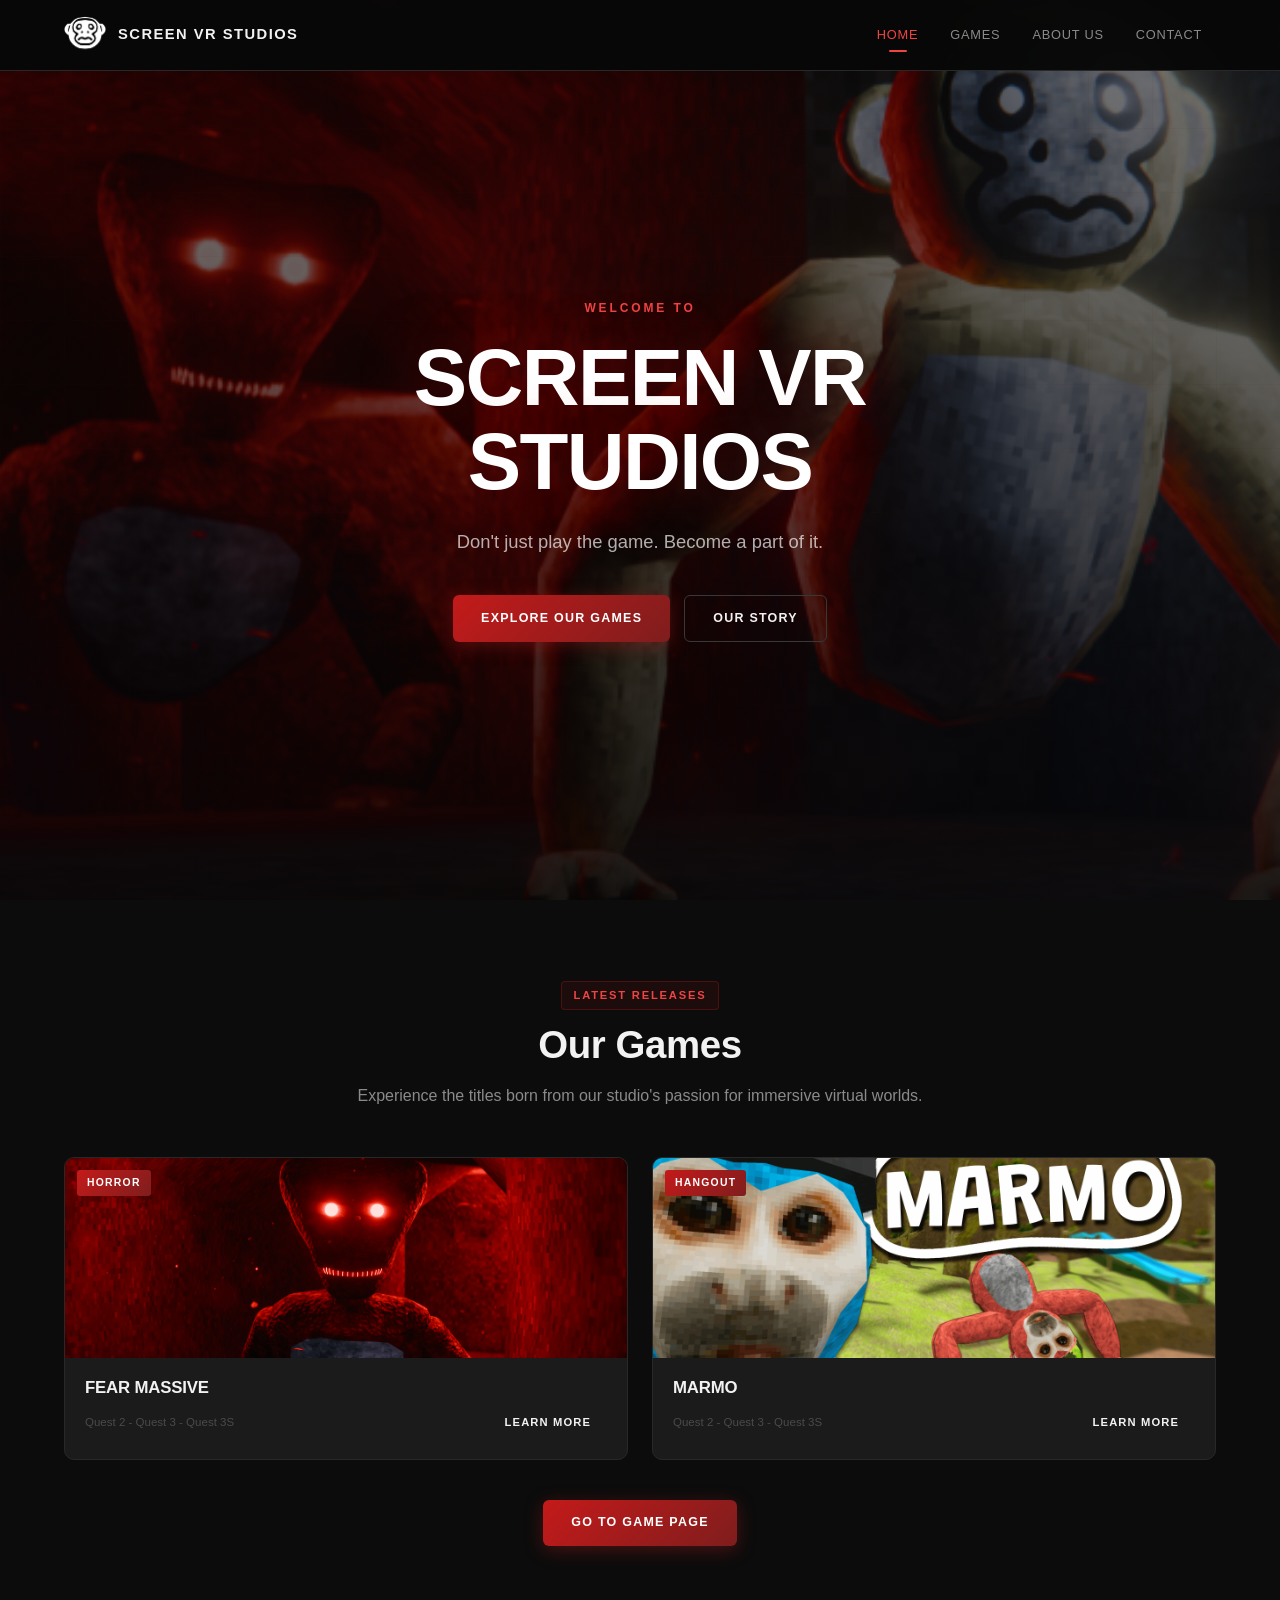
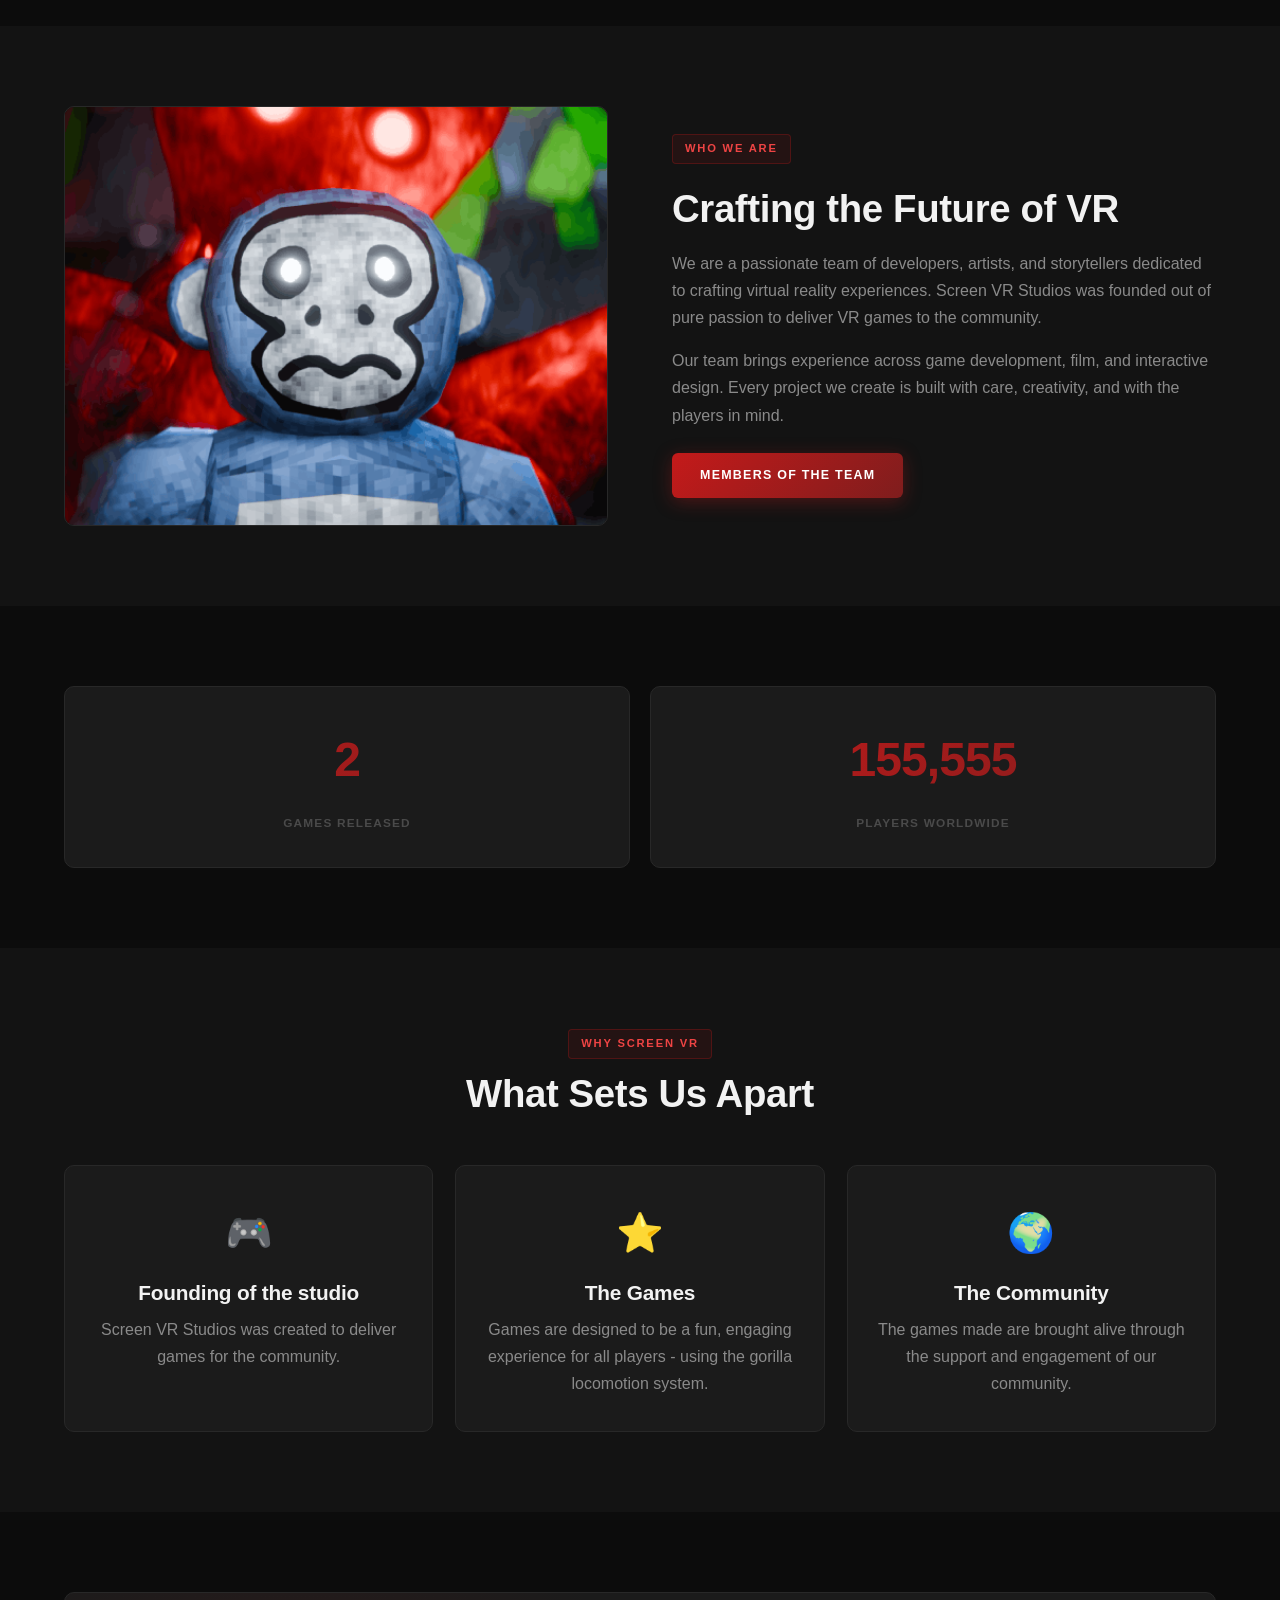
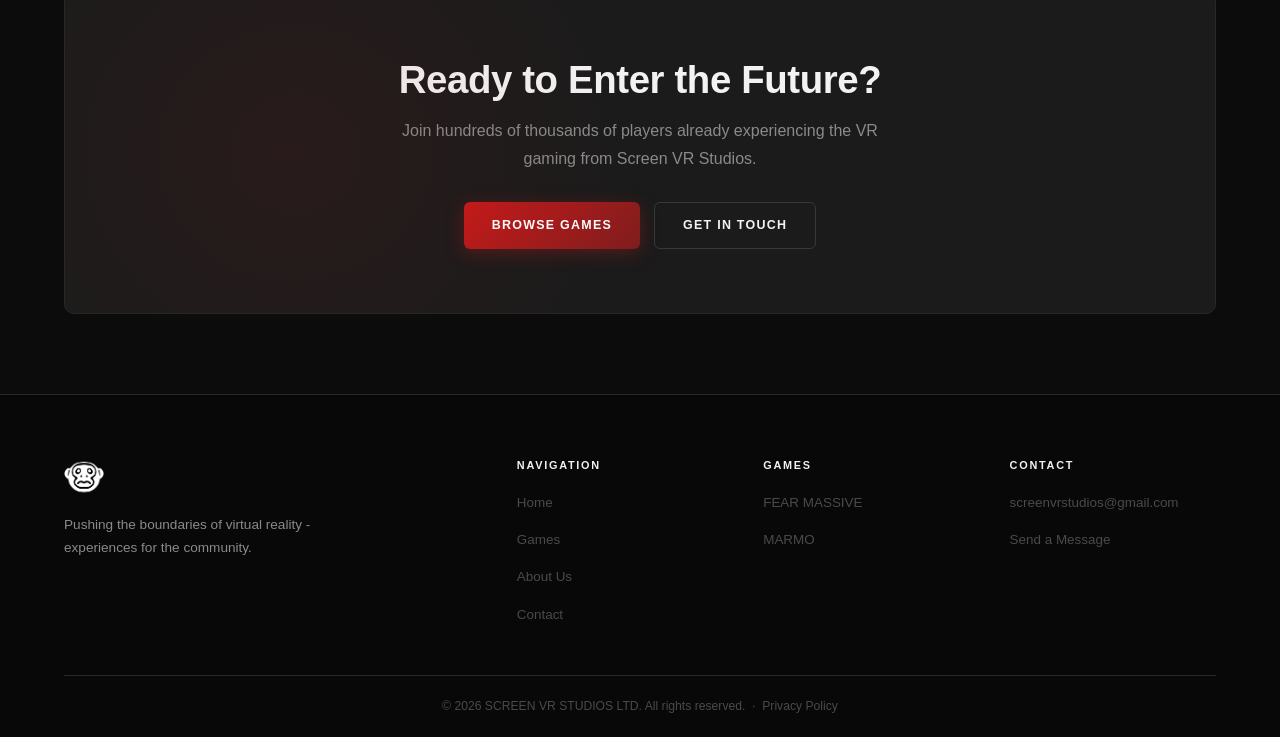
==== index.html @ e8937045 "Favicon" ====
<!DOCTYPE html>
<html lang="en">
<head>
    <meta charset="UTF-8">
    <meta name="viewport" content="width=device-width, initial-scale=1.0">
    <title>Home - Screen VR Studios</title>
    <link rel="icon" type="image/png" href="logo.png">
    <link rel="stylesheet" href="styles.css">
</head>
<body>

    <header class="site-header" id="site-header">
        <div class="header-inner container">
            <a href="index.html" class="brand">
                <img src="logo.png" alt="Screen VR Studios Logo" class="brand-logo">
                <span class="brand-name">SCREEN VR STUDIOS</span>
            </a>
            <nav class="main-nav">
                <ul>
                    <li><a href="index.html" class="nav-link">Home</a></li>
                    <li><a href="games.html" class="nav-link">Games</a></li>
                    <li><a href="about.html" class="nav-link">About Us</a></li>
                    <li><a href="contact.html" class="nav-link">Contact</a></li>
                </ul>
            </nav>
            <button class="hamburger" id="hamburger" aria-label="Open menu" aria-expanded="false">
                <span></span><span></span><span></span>
            </button>
        </div>
        <nav class="mobile-nav" id="mobile-nav" aria-hidden="true">
            <ul>
                <li><a href="index.html" class="nav-link">Home</a></li>
                <li><a href="games.html" class="nav-link">Games</a></li>
                <li><a href="about.html" class="nav-link">About Us</a></li>
                <li><a href="contact.html" class="nav-link">Contact</a></li>
            </ul>
        </nav>
    </header>

    <main>

        <section class="hero" style="--hero-bg: url('images/IntroImage.jpg')">
            <div class="hero-overlay"></div>
            <div class="hero-content">
                <p class="hero-tagline">Welcome to</p>
                <h1 class="hero-title">SCREEN VR STUDIOS</h1>
                <p class="hero-subtitle">Don't just play the game. Become a part of it.</p>
                <div class="hero-buttons">
                    <a href="games.html" class="btn btn-primary">Explore Our Games</a>
                    <a href="about.html" class="btn btn-outline">Our Story</a>
                </div>
            </div>

        </section>

        <section class="section" id="featured-games">
            <div class="container">
                <div class="section-header">
                    <span class="section-label">Latest Releases</span>
                    <h2 class="section-title">Our Games</h2>
                    <p class="section-desc">Experience the titles born from our studio's passion for immersive virtual worlds.</p>
                </div>
                <div class="games-grid">

                    <div class="game-card reveal">
                        <div class="game-card-img" style="--card-img: url('images/FM_HeroBannerBlank.png')">
                            <span class="game-tag">Horror</span>
                        </div>
                        <div class="game-card-body">
                            <h3>FEAR MASSIVE</h3>
                            <div class="game-card-footer">
                                <span class="game-platform">Quest 2 - Quest 3 - Quest 3S</span>
                                <a href="games.html" class="btn btn-sm">Learn More</a>
                            </div>
                        </div>
                    </div>

                    <div class="game-card reveal">
                        <div class="game-card-img" style="--card-img: url('images/Ma_CoverImage.png')">
                            <span class="game-tag">Hangout</span>
                        </div>
                        <div class="game-card-body">
                            <h3>MARMO</h3>
                            <div class="game-card-footer">
                                <span class="game-platform">Quest 2 - Quest 3 - Quest 3S</span>
                                <a href="games.html" class="btn btn-sm">Learn More</a>
                            </div>
                        </div>
                    </div>

                </div>
                <div class="section-cta">
                    <a href="games.html" class="btn btn-primary">Go to game page</a>
                </div>
            </div>
        </section>

        <section class="section section-dark about-teaser">
            <div class="container">
                <div class="two-col-grid">
                    <div class="two-col-img reveal">
                        <img src="images/FM_SquareLogoIcon512.png" alt="Screen VR Studios Team" loading="lazy">
                    </div>
                    <div class="two-col-text reveal">
                        <span class="section-label">Who We Are</span>
                        <h2>Crafting the Future of VR</h2>
                        <p>We are a passionate team of developers, artists, and storytellers dedicated to crafting virtual reality experiences. Screen VR Studios was founded out of pure passion to deliver VR games to the community.</p>
                        <p>Our team brings experience across game development, film, and interactive design. Every project we create is built with care, creativity, and with the players in mind.</p>
                        <a href="about.html" class="btn btn-primary">Members of the Team</a>
                    </div>
                </div>
            </div>
        </section>

        <section class="section stats-section">
            <div class="container">
                <div class="stats-grid">
                    <div class="stat-item reveal">
                        <span class="stat-number" data-target="2" data-instant="true">2</span>
                        <span class="stat-label">Games Released</span>
                    </div>
                    <div class="stat-item reveal">
                        <span class="stat-number" data-target="350000" data-suffix="+">350,000+</span>
                        <span class="stat-label">Players Worldwide</span>
                    </div>
                </div>
            </div>
        </section>

        <section class="section section-dark features-section">
            <div class="container">
                <div class="section-header">
                    <span class="section-label">Why Screen VR</span>
                    <h2 class="section-title">What Sets Us Apart</h2>
                </div>
                <div class="features-grid">
                    <div class="feature-card reveal">
                        <div class="feature-icon">🎮</div>
                        <h3>Founding of the studio</h3>
                        <p>Screen VR Studios was created to deliver games for the community.</p>
                    </div>
                    <div class="feature-card reveal">
                        <div class="feature-icon">⭐</div>
                        <h3>The Games</h3>
                        <p>Games are designed to be a fun, engaging experience for all players - using the gorilla locomotion system.</p>
                    </div>
                    <div class="feature-card reveal">
                        <div class="feature-icon">🌍</div>
                        <h3>The Community</h3>
                        <p>The games made are brought alive through the support and engagement of our community.</p>
                    </div>
                </div>
            </div>
        </section>

        <section class="section cta-section">
            <div class="container">
                <div class="cta-box reveal">
                    <h2>Ready to Enter the Future?</h2>
                    <p>Join hundreds of thousands of players already experiencing the VR gaming from Screen VR Studios.</p>
                    <div class="cta-buttons">
                        <a href="games.html" class="btn btn-primary">Browse Games</a>
                        <a href="contact.html" class="btn btn-outline">Get in Touch</a>
                    </div>
                </div>
            </div>
        </section>

    </main>

    <footer class="site-footer">
        <div class="container">
            <div class="footer-grid">
                <div class="footer-brand">
                    <img src="logo.png" alt="Screen VR Studios" class="footer-logo">
                    <p>Pushing the boundaries of virtual reality - experiences for the community.</p>

                </div>
                <div class="footer-links">
                    <h4>Navigation</h4>
                    <ul>
                        <li><a href="index.html">Home</a></li>
                        <li><a href="games.html">Games</a></li>
                        <li><a href="about.html">About Us</a></li>
                        <li><a href="contact.html">Contact</a></li>
                    </ul>
                </div>
                <div class="footer-links">
                    <h4>Games</h4>
                    <ul>
                        <li><a href="https://www.meta.com/en-gb/experiences/fear-massive/7140885302658491/">FEAR MASSIVE</a></li>
                        <li><a href="https://www.meta.com/en-gb/experiences/marmo/24881288181514277/">MARMO</a></li>
                    </ul>
                </div>
                <div class="footer-links">
                    <h4>Contact</h4>
                    <ul>
                        <li><a href="mailto:screenvrstudios@gmail.com">screenvrstudios@gmail.com</a></li>
                        <li><a href="contact.html">Send a Message</a></li>
                    </ul>
                </div>
            </div>
            <div class="footer-bottom">
                <p>&copy; <span id="footer-year"></span> SCREEN VR STUDIOS LTD. All rights reserved. &nbsp;·&nbsp; <a href="privacy-policy.html">Privacy Policy</a></p>
            </div>
        </div>
    </footer>

    <script src="main.js"></script>
</body>
</html>
---- styles.css ----
/* =============================================================
   SCREEN VR STUDIOS — Main Stylesheet
   =============================================================

   COLOUR SCHEME — edit these CSS variables to reskin the whole site:
   - --accent          : main red accent
   - --accent-bright   : brighter red for hover / labels
   - --accent-steel    : neutral steel grey (secondary accent)
   - --accent-gradient : gradient used on buttons / highlights

   ============================================================= */

:root {
    /* Backgrounds — dark industrial charcoal */
    --bg-primary:    #0c0c0c;
    --bg-secondary:  #131313;
    --bg-card:       #1b1b1b;
    --bg-header:     rgba(8, 8, 8, 0.97);

    /* Accent colours — EDIT THESE to change the vibe */
    --accent:          #b91c1c;
    --accent-bright:   #ef4444;
    --accent-steel:    #6b7280;
    --accent-gradient: linear-gradient(135deg, #c41a1a, #7f1d1d);

    /* Text */
    --text-primary:   #f2f2f2;
    --text-secondary: #8a8a8a;
    --text-muted:     #4a4a4a;

    /* Borders — steel grey */
    --border:       #282828;
    --border-light: #383838;

    /* Effects */
    --card-shadow: 0 4px 30px rgba(0, 0, 0, 0.6);
    --glow:        0 0 24px rgba(185, 28, 28, 0.28);

    /* Layout */
    --section-pad:  80px 0;
    --container:    1200px;
    --radius:       10px;
    --radius-sm:    6px;

    /* Fonts — Helvetica Neue */
    --font-heading: 'Helvetica Neue', Helvetica, Arial, sans-serif;
    --font-body:    'Helvetica Neue', Helvetica, Arial, sans-serif;

    /* Transitions */
    --ease: 0.28s ease;
}


/* =============================================================
   RESET & BASE
   ============================================================= */

*, *::before, *::after {
    box-sizing: border-box;
    margin: 0;
    padding: 0;
}

html {
    scroll-behavior: smooth;
    font-size: 16px;
}

body {
    background: var(--bg-primary);
    color: var(--text-primary);
    font-family: var(--font-body);
    line-height: 1.7;
    overflow-x: hidden;
}

img {
    max-width: 100%;
    height: auto;
    display: block;
}

a {
    color: inherit;
    text-decoration: none;
    transition: color var(--ease);
}

ul { list-style: none; }

button {
    cursor: pointer;
    border: none;
    background: none;
    font-family: inherit;
}


/* =============================================================
   TYPOGRAPHY
   ============================================================= */

h1, h2, h3, h4 {
    font-family: var(--font-heading);
    font-weight: 700;
    line-height: 1.2;
    letter-spacing: -0.01em;
    color: var(--text-primary);
}

h1 { font-size: clamp(2rem,   5vw, 3.5rem); font-weight: 800; }
h2 { font-size: clamp(1.5rem, 3.5vw, 2.4rem); }
h3 { font-size: clamp(1.05rem, 2vw, 1.3rem); }

p  { color: var(--text-secondary); font-size: 1rem; }
p:empty { display: none; }


/* =============================================================
   LAYOUT UTILITIES
   ============================================================= */

.container {
    max-width: var(--container);
    margin: 0 auto;
    padding: 0 24px;
}

.section      { padding: var(--section-pad); }
.section-dark { background: var(--bg-secondary); }

.section-header {
    text-align: center;
    margin-bottom: 48px;
}

.section-label {
    display: inline-block;
    font-size: 0.7rem;
    font-weight: 700;
    letter-spacing: 0.16em;
    text-transform: uppercase;
    color: var(--accent-bright);
    background: rgba(185, 28, 28, 0.1);
    border: 1px solid rgba(185, 28, 28, 0.3);
    border-radius: 4px;
    padding: 4px 12px;
    margin-bottom: 12px;
}

.section-title {
    color: var(--text-primary);
    margin-bottom: 14px;
}

.section-desc {
    max-width: 580px;
    margin: 0 auto;
}

.section-cta {
    text-align: center;
    margin-top: 40px;
}


/* =============================================================
   BUTTONS
   ============================================================= */

.btn {
    display: inline-flex;
    align-items: center;
    gap: 8px;
    padding: 12px 28px;
    border-radius: var(--radius-sm);
    font-family: var(--font-heading);
    font-size: 0.78rem;
    font-weight: 700;
    letter-spacing: 0.1em;
    text-transform: uppercase;
    transition: transform var(--ease), box-shadow var(--ease), filter var(--ease), border-color var(--ease), background var(--ease), color var(--ease);
    white-space: nowrap;
    cursor: pointer;
}

.btn-primary {
    background: var(--accent-gradient);
    color: #fff;
    border: none;
    box-shadow: 0 4px 18px rgba(185, 28, 28, 0.35);
}
.btn-primary:hover {
    transform: translateY(-2px);
    box-shadow: 0 8px 28px rgba(185, 28, 28, 0.5);
    filter: brightness(1.12);
}

.btn-outline {
    background: transparent;
    color: var(--text-primary);
    border: 1px solid var(--border-light);
}
.btn-outline:hover {
    border-color: var(--accent-bright);
    color: var(--accent-bright);
    background: rgba(185, 28, 28, 0.08);
    transform: translateY(-2px);
}

.btn-sm {
    padding: 7px 16px;
    font-size: 0.7rem;
}

.btn-full {
    width: 100%;
    justify-content: center;
}


/* =============================================================
   HEADER / NAVIGATION
   ============================================================= */

.site-header {
    position: fixed;
    top: 0; left: 0; right: 0;
    z-index: 1000;
    background: var(--bg-header);
    backdrop-filter: blur(18px);
    -webkit-backdrop-filter: blur(18px);
    border-bottom: 1px solid var(--border);
    transition: box-shadow var(--ease);
}

.site-header.scrolled {
    box-shadow: 0 4px 30px rgba(0, 0, 0, 0.65);
}

.header-inner {
    display: flex;
    align-items: center;
    justify-content: space-between;
    gap: 20px;
    padding-top: 14px;
    padding-bottom: 14px;
}

/* Brand */
.brand {
    display: flex;
    align-items: center;
    gap: 12px;
    flex-shrink: 0;
}

.brand-logo {
    height: 42px;
    width: auto;
}

.brand-name {
    font-family: var(--font-heading);
    font-size: 0.92rem;
    font-weight: 800;
    letter-spacing: 0.1em;
    text-transform: uppercase;
    color: var(--text-primary);
    white-space: nowrap;
}

/* Desktop nav */
.main-nav ul {
    display: flex;
    align-items: center;
    gap: 4px;
}

.nav-link {
    display: block;
    padding: 8px 14px;
    font-size: 0.8rem;
    font-weight: 500;
    letter-spacing: 0.06em;
    text-transform: uppercase;
    color: var(--text-secondary);
    border-radius: var(--radius-sm);
    transition: color var(--ease), background var(--ease);
    position: relative;
}

.nav-link:hover {
    color: var(--text-primary);
    background: rgba(255, 255, 255, 0.05);
}

.nav-link.active {
    color: var(--accent-bright);
}

.nav-link.active::after {
    content: '';
    position: absolute;
    bottom: 2px; left: 50%;
    transform: translateX(-50%);
    width: 18px; height: 2px;
    background: var(--accent-bright);
    border-radius: 2px;
}

/* Hamburger */
.hamburger {
    display: none;
    flex-direction: column;
    gap: 5px;
    padding: 6px;
    border-radius: var(--radius-sm);
}

.hamburger span {
    display: block;
    width: 22px; height: 2px;
    background: var(--text-primary);
    border-radius: 2px;
    transition: transform var(--ease), opacity var(--ease);
}

.hamburger.open span:nth-child(1) { transform: translateY(7px) rotate(45deg); }
.hamburger.open span:nth-child(2) { opacity: 0; transform: scaleX(0); }
.hamburger.open span:nth-child(3) { transform: translateY(-7px) rotate(-45deg); }

/* Mobile nav */
.mobile-nav {
    display: none;
    background: var(--bg-header);
    border-top: 1px solid var(--border);
    padding: 14px 24px 18px;
}

.mobile-nav.open { display: block; }

.mobile-nav ul {
    display: flex;
    flex-direction: column;
    gap: 4px;
}

.mobile-nav .nav-link {
    font-size: 0.9rem;
    padding: 10px 14px;
}


/* =============================================================
   HERO BANNER (Homepage)
   ============================================================= */

.hero {
    position: relative;
    min-height: 100vh;
    display: flex;
    align-items: center;
    justify-content: center;
    overflow: hidden;
    background:
        var(--hero-bg, none) center center / cover no-repeat,
        linear-gradient(160deg, #0c0000 0%, #181010 50%, #0c0c0c 100%);
}

/* Subtle grid overlay — industrial metal panel look */
.hero::before {
    content: '';
    position: absolute;
    inset: 0;
    background-image:
        linear-gradient(rgba(185, 28, 28, 0.04) 1px, transparent 1px),
        linear-gradient(90deg, rgba(185, 28, 28, 0.04) 1px, transparent 1px);
    background-size: 64px 64px;
    pointer-events: none;
    z-index: 1;
}

/* Radial warm glow behind text */
.hero::after {
    content: '';
    position: absolute;
    top: 40%; left: 50%;
    transform: translate(-50%, -50%);
    width: 700px; height: 700px;
    background: radial-gradient(circle, rgba(185, 28, 28, 0.12) 0%, transparent 70%);
    pointer-events: none;
    z-index: 1;
}

/* Darkening overlay on the image */
.hero-overlay {
    position: absolute;
    inset: 0;
    background: linear-gradient(
        to bottom,
        rgba(6, 4, 4, 0.55) 0%,
        rgba(6, 4, 4, 0.65) 50%,
        rgba(6, 4, 4, 0.9) 100%
    );
    z-index: 2;
}

.hero-content {
    position: relative;
    z-index: 3;
    text-align: center;
    max-width: 820px;
    padding: 120px 24px 80px;
}

.hero-tagline {
    font-size: 0.75rem;
    font-weight: 700;
    letter-spacing: 0.24em;
    text-transform: uppercase;
    color: var(--accent-bright);
    margin-bottom: 18px;
}

.hero-title {
    font-size: clamp(2.4rem, 7vw, 5rem);
    font-weight: 900;
    color: #ffffff;
    line-height: 1.05;
    letter-spacing: -0.02em;
    margin-bottom: 22px;
    text-shadow: 0 0 60px rgba(185, 28, 28, 0.4);
}

.hero-subtitle {
    font-size: clamp(0.95rem, 1.8vw, 1.15rem);
    color: rgba(255, 255, 255, 0.68);
    max-width: 560px;
    margin: 0 auto 38px;
    font-weight: 400;
}

.hero-buttons {
    display: flex;
    gap: 14px;
    justify-content: center;
    flex-wrap: wrap;
}

/* Animated scroll hint */
.hero-scroll-hint {
    position: absolute;
    bottom: 30px; left: 50%;
    transform: translateX(-50%);
    display: flex;
    flex-direction: column;
    align-items: center;
    gap: 8px;
    color: rgba(255, 255, 255, 0.32);
    font-size: 0.62rem;
    letter-spacing: 0.2em;
    text-transform: uppercase;
    animation: floatY 2.5s ease-in-out infinite;
    z-index: 3;
}

.scroll-line {
    width: 1px;
    height: 32px;
    background: linear-gradient(to bottom, rgba(255, 255, 255, 0.32), transparent);
}

@keyframes floatY {
    0%, 100% { transform: translateX(-50%) translateY(0); }
    50%       { transform: translateX(-50%) translateY(7px); }
}


/* =============================================================
   PAGE HERO (inner pages)
   ============================================================= */

.page-hero {
    position: relative;
    height: 340px;
    display: flex;
    align-items: flex-end;
    overflow: hidden;
    margin-top: 71px;
    background:
        var(--hero-bg, none) center center / cover no-repeat,
        linear-gradient(160deg, #0c0000, #181010);
}

.page-hero .hero-overlay {
    background: linear-gradient(
        to bottom,
        rgba(6, 4, 4, 0.35) 0%,
        rgba(6, 4, 4, 0.85) 100%
    );
}

.page-hero-content {
    position: relative;
    z-index: 2;
    padding: 36px 24px;
    width: 100%;
}

.page-hero-content h1 { color: #fff; margin-bottom: 8px; }
.page-hero-content p  { color: rgba(255,255,255,0.6); font-size: 1.1rem; }


/* =============================================================
   TWO-COLUMN GRID (About teaser, Story, etc.)
   ============================================================= */

.two-col-grid {
    display: grid;
    grid-template-columns: 1fr 1fr;
    gap: 64px;
    align-items: center;
}

.two-col-img img {
    border-radius: var(--radius);
    width: 100%;
    height: 420px;
    object-fit: cover;
    border: 1px solid var(--border);
    background: linear-gradient(135deg, #1a0808, #141414);
}

.two-col-text h2  { margin: 10px 0 18px; }
.two-col-text p   { margin-bottom: 16px; }
.two-col-text .btn { margin-top: 8px; }


/* =============================================================
   GAME CARDS
   ============================================================= */

.games-grid {
    display: grid;
    grid-template-columns: repeat(auto-fit, minmax(300px, 1fr));
    gap: 24px;
}

.game-card {
    background: var(--bg-card);
    border: 1px solid var(--border);
    border-radius: var(--radius);
    overflow: hidden;
    transition: transform var(--ease), border-color var(--ease), box-shadow var(--ease);
}

.game-card:hover {
    transform: translateY(-7px);
    border-color: var(--accent);
    box-shadow: var(--card-shadow), var(--glow);
}

.game-card-img {
    height: 200px;
    position: relative;
    background:
        var(--card-img, none) center / cover no-repeat,
        linear-gradient(135deg, #1a0808, #141414);
}

.game-tag {
    position: absolute;
    top: 12px; left: 12px;
    background: var(--accent-gradient);
    color: #fff;
    font-size: 0.65rem;
    font-weight: 700;
    letter-spacing: 0.12em;
    text-transform: uppercase;
    padding: 4px 10px;
    border-radius: 3px;
}

.game-card-body { padding: 20px; }

.game-card-body h3 {
    color: var(--text-primary);
    margin-bottom: 8px;
    font-size: 1.05rem;
}

.game-card-body h4 {
    font-family: var(--font-body);
    font-size: 0.7rem;
    font-weight: 700;
    letter-spacing: 0.12em;
    text-transform: uppercase;
    color: var(--accent-bright);
    margin-bottom: 10px;
}

.game-card-body p {
    font-size: 0.86rem;
    margin-bottom: 18px;
}

.game-card-footer {
    display: flex;
    align-items: center;
    justify-content: space-between;
    gap: 12px;
}

.game-platform {
    font-size: 0.72rem;
    color: var(--text-muted);
    font-weight: 500;
}


/* =============================================================
   STATS
   ============================================================= */

.stats-grid {
    display: grid;
    grid-template-columns: repeat(auto-fit, minmax(200px, 1fr));
    gap: 20px;
    text-align: center;
}

.stat-item {
    padding: 32px 20px;
    background: var(--bg-card);
    border: 1px solid var(--border);
    border-radius: var(--radius);
    transition: border-color var(--ease), box-shadow var(--ease);
}

.stat-item:hover {
    border-color: var(--accent);
    box-shadow: var(--glow);
}

.stat-number {
    display: block;
    font-family: var(--font-heading);
    font-size: clamp(2rem, 4vw, 3rem);
    font-weight: 800;
    background: var(--accent-gradient);
    -webkit-background-clip: text;
    -webkit-text-fill-color: transparent;
    background-clip: text;
    margin-bottom: 8px;
    letter-spacing: -0.02em;
}

.stat-label {
    font-size: 0.74rem;
    font-weight: 600;
    color: var(--text-muted);
    letter-spacing: 0.1em;
    text-transform: uppercase;
}


/* =============================================================
   FEATURE CARDS
   ============================================================= */

.features-grid {
    display: grid;
    grid-template-columns: repeat(3, 1fr);
    gap: 22px;
}

.feature-card {
    background: var(--bg-card);
    border: 1px solid var(--border);
    border-radius: var(--radius);
    padding: 34px 26px;
    text-align: center;
    transition: transform var(--ease), border-color var(--ease), box-shadow var(--ease);
}

.feature-card:hover {
    border-color: var(--accent);
    transform: translateY(-5px);
    box-shadow: var(--glow);
}

.feature-icon {
    font-size: 2.4rem;
    margin-bottom: 16px;
    display: block;
}

.feature-card h3 {
    margin-bottom: 10px;
}


/* =============================================================
   CTA BOX
   ============================================================= */

.cta-box {
    background: var(--bg-card);
    border: 1px solid var(--border);
    border-radius: var(--radius);
    padding: 64px 40px;
    text-align: center;
    position: relative;
    overflow: hidden;
}

.cta-box::before {
    content: '';
    position: absolute;
    top: -50%; left: -10%;
    width: 60%; height: 200%;
    background: radial-gradient(ellipse, rgba(185, 28, 28, 0.09) 0%, transparent 70%);
    pointer-events: none;
}

.cta-box h2 { margin-bottom: 14px; }
.cta-box p  { max-width: 500px; margin: 0 auto 30px; }

.cta-buttons {
    display: flex;
    gap: 14px;
    justify-content: center;
    flex-wrap: wrap;
}


/* =============================================================
   ABOUT PAGE — VALUES
   ============================================================= */

.values-grid {
    display: grid;
    grid-template-columns: repeat(4, 1fr);
    gap: 20px;
}

.value-card {
    background: var(--bg-card);
    border: 1px solid var(--border);
    border-radius: var(--radius);
    padding: 28px 20px;
    text-align: center;
    transition: transform var(--ease), border-color var(--ease), box-shadow var(--ease);
}

.value-card:hover {
    border-color: var(--accent);
    transform: translateY(-5px);
    box-shadow: var(--glow);
}

.value-icon {
    font-size: 2rem;
    margin-bottom: 14px;
    display: block;
}

.value-card h3 { font-size: 1rem; margin-bottom: 10px; }
.value-card p  { font-size: 0.84rem; }


/* =============================================================
   TEAM CARDS
   ============================================================= */

.team-grid {
    display: grid;
    grid-template-columns: repeat(auto-fit, minmax(240px, 1fr));
    gap: 24px;
}

.team-card {
    background: var(--bg-card);
    border: 1px solid var(--border);
    border-radius: var(--radius);
    overflow: hidden;
    transition: transform var(--ease), border-color var(--ease), box-shadow var(--ease);
}

.team-card:hover {
    transform: translateY(-7px);
    border-color: var(--accent);
    box-shadow: var(--card-shadow), var(--glow);
}

.team-card-img {
    height: 250px;
    background:
        var(--member-img, none) center top / cover no-repeat,
        linear-gradient(160deg, #1a0808, #141414);
}

.team-card-body { padding: 20px; }

.team-card-body h3 {
    font-size: 1rem;
    margin-bottom: 4px;
}

.team-role {
    display: inline-block;
    font-size: 0.72rem;
    font-weight: 700;
    letter-spacing: 0.08em;
    text-transform: uppercase;
    color: var(--accent-bright);
    margin-bottom: 10px;
}

.team-card-body p {
    font-size: 0.82rem;
    margin-bottom: 14px;
}

.team-social {
    display: flex;
    gap: 8px;
}

.team-social a {
    display: inline-flex;
    align-items: center;
    justify-content: center;
    width: 30px; height: 30px;
    background: var(--bg-secondary);
    border: 1px solid var(--border);
    border-radius: var(--radius-sm);
    font-size: 0.76rem;
    font-weight: 700;
    color: var(--text-secondary);
    transition: border-color var(--ease), color var(--ease);
}

.team-social a:hover {
    border-color: var(--accent-bright);
    color: var(--accent-bright);
}


/* =============================================================
   CONTACT PAGE
   ============================================================= */

.contact-grid {
    display: grid;
    grid-template-columns: 3fr 2fr;
    gap: 60px;
    align-items: start;
}

.contact-form-wrap h2 { margin-bottom: 8px; }
.contact-form-wrap > p { margin-bottom: 28px; }

.contact-form {
    display: flex;
    flex-direction: column;
    gap: 18px;
}

.form-row {
    display: grid;
    grid-template-columns: 1fr 1fr;
    gap: 18px;
}

.form-group {
    display: flex;
    flex-direction: column;
    gap: 6px;
}

.form-group label {
    font-size: 0.78rem;
    font-weight: 600;
    letter-spacing: 0.06em;
    text-transform: uppercase;
    color: var(--text-secondary);
}

.form-group input,
.form-group textarea,
.form-group select {
    background: var(--bg-card);
    border: 1px solid var(--border);
    border-radius: var(--radius-sm);
    padding: 12px 16px;
    color: var(--text-primary);
    font-family: var(--font-body);
    font-size: 0.9rem;
    transition: border-color var(--ease), box-shadow var(--ease);
    outline: none;
    width: 100%;
    appearance: none;
    -webkit-appearance: none;
}

.form-group input:focus,
.form-group textarea:focus,
.form-group select:focus {
    border-color: var(--accent-bright);
    box-shadow: 0 0 0 3px rgba(239, 68, 68, 0.1);
}

.form-group input::placeholder,
.form-group textarea::placeholder {
    color: var(--text-muted);
}

.form-group input.error,
.form-group textarea.error {
    border-color: #f87171;
}

.form-group textarea {
    resize: vertical;
    min-height: 140px;
}

.form-group select {
    background-image: url("data:image/svg+xml,%3Csvg xmlns='http://www.w3.org/2000/svg' width='12' height='8' viewBox='0 0 12 8'%3E%3Cpath d='M1 1l5 5 5-5' stroke='%238a8a8a' stroke-width='2' fill='none' stroke-linecap='round'/%3E%3C/svg%3E");
    background-repeat: no-repeat;
    background-position: right 14px center;
    padding-right: 40px;
    cursor: pointer;
}

.form-group select option {
    background: var(--bg-card);
    color: var(--text-primary);
}

.form-success {
    display: none;
    text-align: center;
    color: #4ade80;
    font-size: 0.88rem;
    padding: 12px 16px;
    background: rgba(74, 222, 128, 0.08);
    border: 1px solid rgba(74, 222, 128, 0.22);
    border-radius: var(--radius-sm);
}

.form-success.visible { display: block; }

/* Contact info sidebar */
.contact-info h2 { margin-bottom: 22px; }

.contact-info-item {
    display: flex;
    align-items: flex-start;
    gap: 16px;
    padding: 18px;
    background: var(--bg-card);
    border: 1px solid var(--border);
    border-radius: var(--radius);
    margin-bottom: 14px;
    transition: border-color var(--ease);
}

.contact-info-item:hover { border-color: var(--accent); }

.contact-info-icon {
    font-size: 1.4rem;
    flex-shrink: 0;
    margin-top: 2px;
}

.contact-info-item h4 {
    font-size: 0.7rem;
    font-weight: 700;
    letter-spacing: 0.1em;
    text-transform: uppercase;
    color: var(--text-secondary);
    margin-bottom: 4px;
}

.contact-info-item p {
    font-size: 0.9rem;
    color: var(--text-primary);
}

.contact-info-item a {
    color: var(--accent-bright);
}

.contact-info-item a:hover { color: var(--accent-steel); }

.contact-social { margin-top: 28px; }

.contact-social h4 {
    font-size: 0.7rem;
    font-weight: 700;
    letter-spacing: 0.1em;
    text-transform: uppercase;
    color: var(--text-secondary);
    margin-bottom: 12px;
}

/* Social links (icon-only, square) */
.social-links {
    display: flex;
    flex-wrap: wrap;
    gap: 10px;
}

.social-link {
    display: inline-flex;
    align-items: center;
    justify-content: center;
    width: 38px; height: 38px;
    background: var(--bg-card);
    border: 1px solid var(--border);
    border-radius: var(--radius-sm);
    font-size: 0.88rem;
    color: var(--text-secondary);
    transition: border-color var(--ease), color var(--ease), transform var(--ease);
}

.social-link:hover {
    border-color: var(--accent-bright);
    color: var(--accent-bright);
    transform: translateY(-2px);
}

/* Social links with text (contact page sidebar) */
.social-links-lg {
    display: flex;
    flex-direction: column;
    gap: 10px;
}

.social-link-lg {
    display: inline-flex;
    align-items: center;
    gap: 8px;
    padding: 9px 16px;
    background: var(--bg-card);
    border: 1px solid var(--border);
    border-radius: var(--radius-sm);
    font-size: 0.82rem;
    font-weight: 500;
    color: var(--text-secondary);
    transition: border-color var(--ease), color var(--ease), transform var(--ease);
}

.social-link-lg:hover {
    border-color: var(--accent-bright);
    color: var(--accent-bright);
    transform: translateX(4px);
}


/* =============================================================
   GAMES PAGE — FEATURED GAME
   ============================================================= */

.featured-game {
    border-radius: var(--radius);
    overflow: hidden;
}

.featured-game-img {
    height: 500px;
    position: relative;
    background:
        var(--featured-img, none) center / cover no-repeat,
        linear-gradient(135deg, #1a0808, #141414);
}

.featured-game-overlay {
    position: absolute;
    inset: 0;
    background: linear-gradient(
        to right,
        rgba(6, 4, 4, 0.92) 0%,
        rgba(6, 4, 4, 0.60) 50%,
        rgba(6, 4, 4, 0.15) 100%
    );
}

.featured-game-info {
    position: absolute;
    inset: 0;
    display: flex;
    flex-direction: column;
    justify-content: center;
    padding: 50px;
    max-width: 540px;
}

.featured-game-info .game-tag {
    position: static;
    display: inline-block;
    width: fit-content;
    margin-bottom: 16px;
}

.featured-game-info h2 {
    color: #fff;
    font-size: clamp(1.6rem, 3vw, 2.6rem);
    margin-bottom: 14px;
}

.featured-game-info > p {
    color: rgba(255, 255, 255, 0.68);
    font-size: 0.95rem;
    margin-bottom: 22px;
}

.featured-game-meta {
    display: flex;
    flex-wrap: wrap;
    gap: 10px;
    margin-bottom: 30px;
}

.featured-game-meta span {
    font-size: 0.74rem;
    font-weight: 600;
    letter-spacing: 0.06em;
    color: rgba(255, 255, 255, 0.5);
    background: rgba(255, 255, 255, 0.06);
    border: 1px solid rgba(255, 255, 255, 0.1);
    border-radius: 3px;
    padding: 4px 10px;
}

.featured-game-btns {
    display: flex;
    gap: 12px;
    flex-wrap: wrap;
}


/* FILTER TABS */
.filter-tabs {
    display: flex;
    gap: 8px;
    flex-wrap: wrap;
    margin-bottom: 34px;
}

.filter-btn {
    padding: 8px 20px;
    background: var(--bg-card);
    border: 1px solid var(--border);
    border-radius: 3px;
    font-size: 0.76rem;
    font-weight: 700;
    letter-spacing: 0.08em;
    text-transform: uppercase;
    color: var(--text-secondary);
    cursor: pointer;
    transition: background var(--ease), border-color var(--ease), color var(--ease);
}

.filter-btn:hover,
.filter-btn.active {
    background: var(--accent-gradient);
    border-color: transparent;
    color: #fff;
}


/* COMING SOON CARDS */
.coming-soon-grid {
    display: flex;
    flex-wrap: wrap;
    gap: 24px;
    justify-content: center;
}

.coming-soon-card {
    flex: 1 1 380px;
    max-width: 560px;
    background: var(--bg-card);
    border: 1px solid var(--border);
    border-radius: var(--radius);
    overflow: hidden;
    transition: transform var(--ease), border-color var(--ease), box-shadow var(--ease);
}

.coming-soon-card:hover {
    transform: translateY(-5px);
    border-color: var(--accent);
    box-shadow: var(--card-shadow), var(--glow);
}

.coming-soon-img {
    height: 220px;
    position: relative;
    background:
        var(--cs-img, none) center / cover no-repeat,
        linear-gradient(135deg, #1a0808, #141414);
    filter: brightness(0.65);
}

.coming-soon-badge {
    position: absolute;
    top: 12px; right: 12px;
    background: rgba(6, 4, 4, 0.88);
    border: 1px solid var(--accent-bright);
    color: var(--accent-bright);
    font-size: 0.62rem;
    font-weight: 700;
    letter-spacing: 0.12em;
    text-transform: uppercase;
    padding: 5px 10px;
    border-radius: 3px;
    filter: brightness(1.5);
}

.coming-soon-body { padding: 20px; }

.coming-soon-body h3 { margin-bottom: 8px; }
.coming-soon-body p  { font-size: 0.86rem; margin-bottom: 12px; }

.release-eta {
    font-size: 0.72rem;
    font-weight: 700;
    letter-spacing: 0.08em;
    text-transform: uppercase;
    color: var(--accent-bright);
}


/* =============================================================
   FOOTER
   ============================================================= */

.site-footer {
    background: #080808;
    border-top: 1px solid var(--border);
    padding: 64px 0 0;
}

.footer-grid {
    display: grid;
    grid-template-columns: 2fr 1fr 1fr 1fr;
    gap: 40px;
    padding-bottom: 48px;
}

.footer-logo {
    height: 40px;
    margin-bottom: 14px;
}

.footer-brand p {
    font-size: 0.85rem;
    margin-bottom: 20px;
    max-width: 260px;
}

.footer-links h4 {
    font-size: 0.68rem;
    font-weight: 800;
    letter-spacing: 0.16em;
    text-transform: uppercase;
    color: var(--text-primary);
    margin-bottom: 16px;
}

.footer-links ul {
    display: flex;
    flex-direction: column;
    gap: 10px;
}

.footer-links a {
    font-size: 0.84rem;
    color: var(--text-muted);
    transition: color var(--ease);
}

.footer-links a:hover { color: var(--accent-bright); }

.footer-bottom {
    border-top: 1px solid var(--border);
    padding: 20px 0;
    text-align: center;
}

.footer-bottom p {
    font-size: 0.76rem;
    color: var(--text-muted);
}

.footer-bottom a {
    color: var(--text-muted);
    text-decoration: none;
    transition: color 0.2s;
}

.footer-bottom a:hover { color: var(--accent-bright); }

/* =============================================================
   PRIVACY POLICY PAGE
   ============================================================= */

.policy-intro {
    font-size: 1rem;
    color: var(--text-secondary);
    line-height: 1.8;
    margin-bottom: 48px;
    padding-bottom: 32px;
    border-bottom: 1px solid var(--border);
}

.policy-block {
    margin-bottom: 48px;
}

.policy-block h2 {
    font-size: 1.3rem;
    color: var(--accent-bright);
    margin-bottom: 16px;
    padding-bottom: 8px;
    border-bottom: 1px solid var(--border);
}

.policy-block h3 {
    font-size: 1rem;
    color: var(--text-primary);
    margin: 20px 0 10px;
}

.policy-block p {
    color: var(--text-secondary);
    line-height: 1.8;
    margin-bottom: 12px;
}

.policy-block ul {
    list-style: none;
    padding: 0;
    margin: 0 0 16px 0;
}

.policy-block ul li {
    color: var(--text-secondary);
    line-height: 1.8;
    padding: 4px 0 4px 20px;
    position: relative;
}

.policy-block ul li::before {
    content: '';
    position: absolute;
    left: 0;
    top: 14px;
    width: 6px;
    height: 6px;
    background: var(--accent);
    border-radius: 50%;
}

.policy-block a {
    color: var(--accent-bright);
    text-decoration: none;
}

.policy-block a:hover { text-decoration: underline; }

.policy-block strong { color: var(--text-primary); }


/* =============================================================
   SCROLL REVEAL ANIMATIONS
   ============================================================= */

.reveal {
    opacity: 0;
    transform: translateY(28px);
    transition: opacity 0.6s ease, transform 0.6s ease;
}

.reveal.visible {
    opacity: 1;
    transform: translateY(0);
}

.reveal:nth-child(2) { transition-delay: 0.08s; }
.reveal:nth-child(3) { transition-delay: 0.16s; }
.reveal:nth-child(4) { transition-delay: 0.24s; }
.reveal:nth-child(5) { transition-delay: 0.32s; }
.reveal:nth-child(6) { transition-delay: 0.40s; }


/* =============================================================
   RESPONSIVE — TABLET  (≤ 920px)
   ============================================================= */

@media (max-width: 920px) {
    .main-nav { display: none; }
    .hamburger { display: flex; }

    .two-col-grid        { grid-template-columns: 1fr; gap: 36px; }
    .two-col-img         { order: -1; }
    .two-col-img img     { height: 320px; }

    .stats-grid          { grid-template-columns: repeat(2, 1fr); }
    .features-grid       { grid-template-columns: repeat(2, 1fr); }
    .values-grid         { grid-template-columns: repeat(2, 1fr); }

    .contact-grid        { grid-template-columns: 1fr; }

    .footer-grid         { grid-template-columns: 1fr 1fr; gap: 32px; }
    .footer-brand        { grid-column: span 2; }

    .featured-game-img   { height: 420px; }
    .featured-game-info  { padding: 36px; }
    .coming-soon-card    { max-width: 100%; }
}


/* =============================================================
   RESPONSIVE — MOBILE  (≤ 600px)
   ============================================================= */

@media (max-width: 600px) {
    :root { --section-pad: 56px 0; }

    .hero-title    { font-size: 2.2rem; }
    .hero-subtitle { font-size: 0.92rem; }
    .hero-buttons  { flex-direction: column; align-items: center; }

    .stats-grid    { grid-template-columns: 1fr 1fr; }
    .features-grid { grid-template-columns: 1fr; }
    .values-grid   { grid-template-columns: 1fr 1fr; }

    .form-row      { grid-template-columns: 1fr; }

    .footer-grid   { grid-template-columns: 1fr; }
    .footer-brand  { grid-column: span 1; }

    .cta-box       { padding: 42px 22px; }

    .featured-game-img  { height: 380px; }
    .featured-game-info { padding: 24px; max-width: 100%; justify-content: flex-end; }
    .featured-game-overlay {
        background: linear-gradient(to bottom, rgba(6,4,4,0.3) 0%, rgba(6,4,4,0.92) 100%);
    }

    .page-hero        { height: 260px; }
    .page-hero-content h1 { font-size: 1.8rem; }

    .brand-name { display: none; }
}
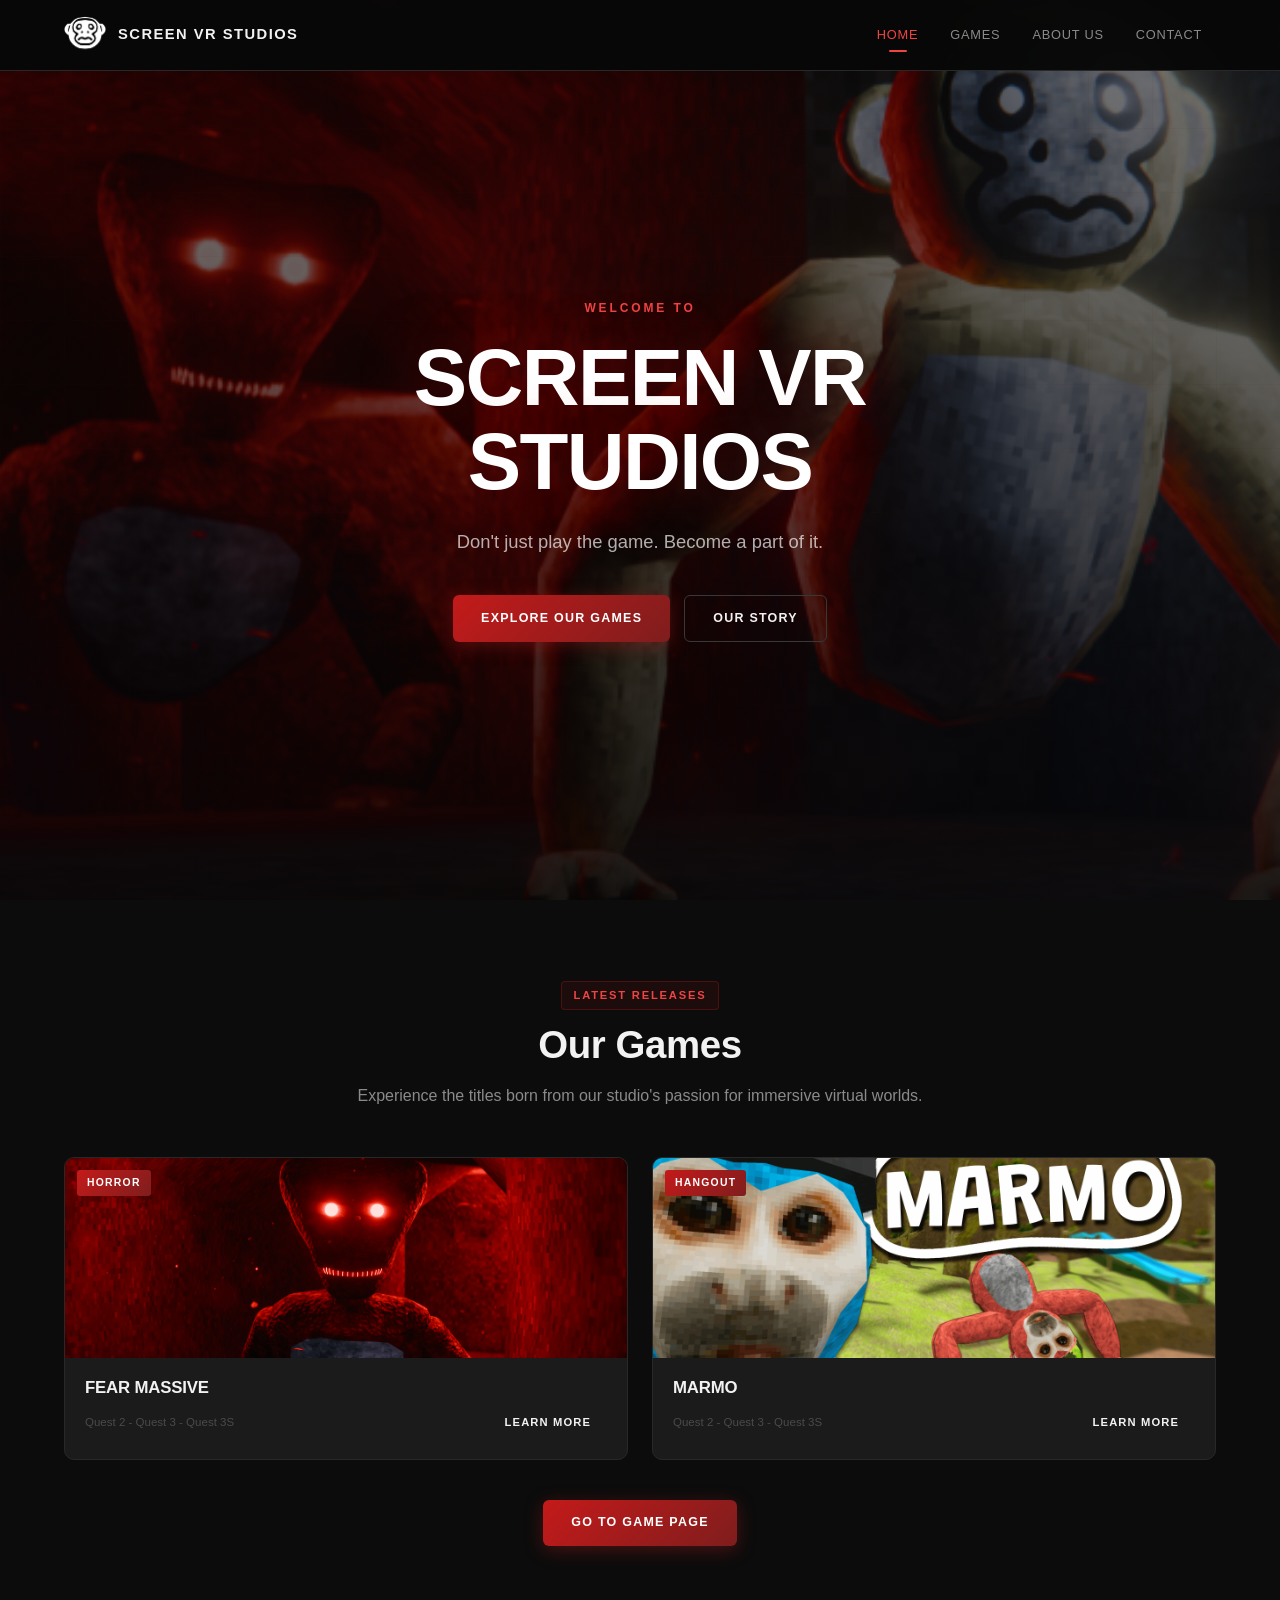
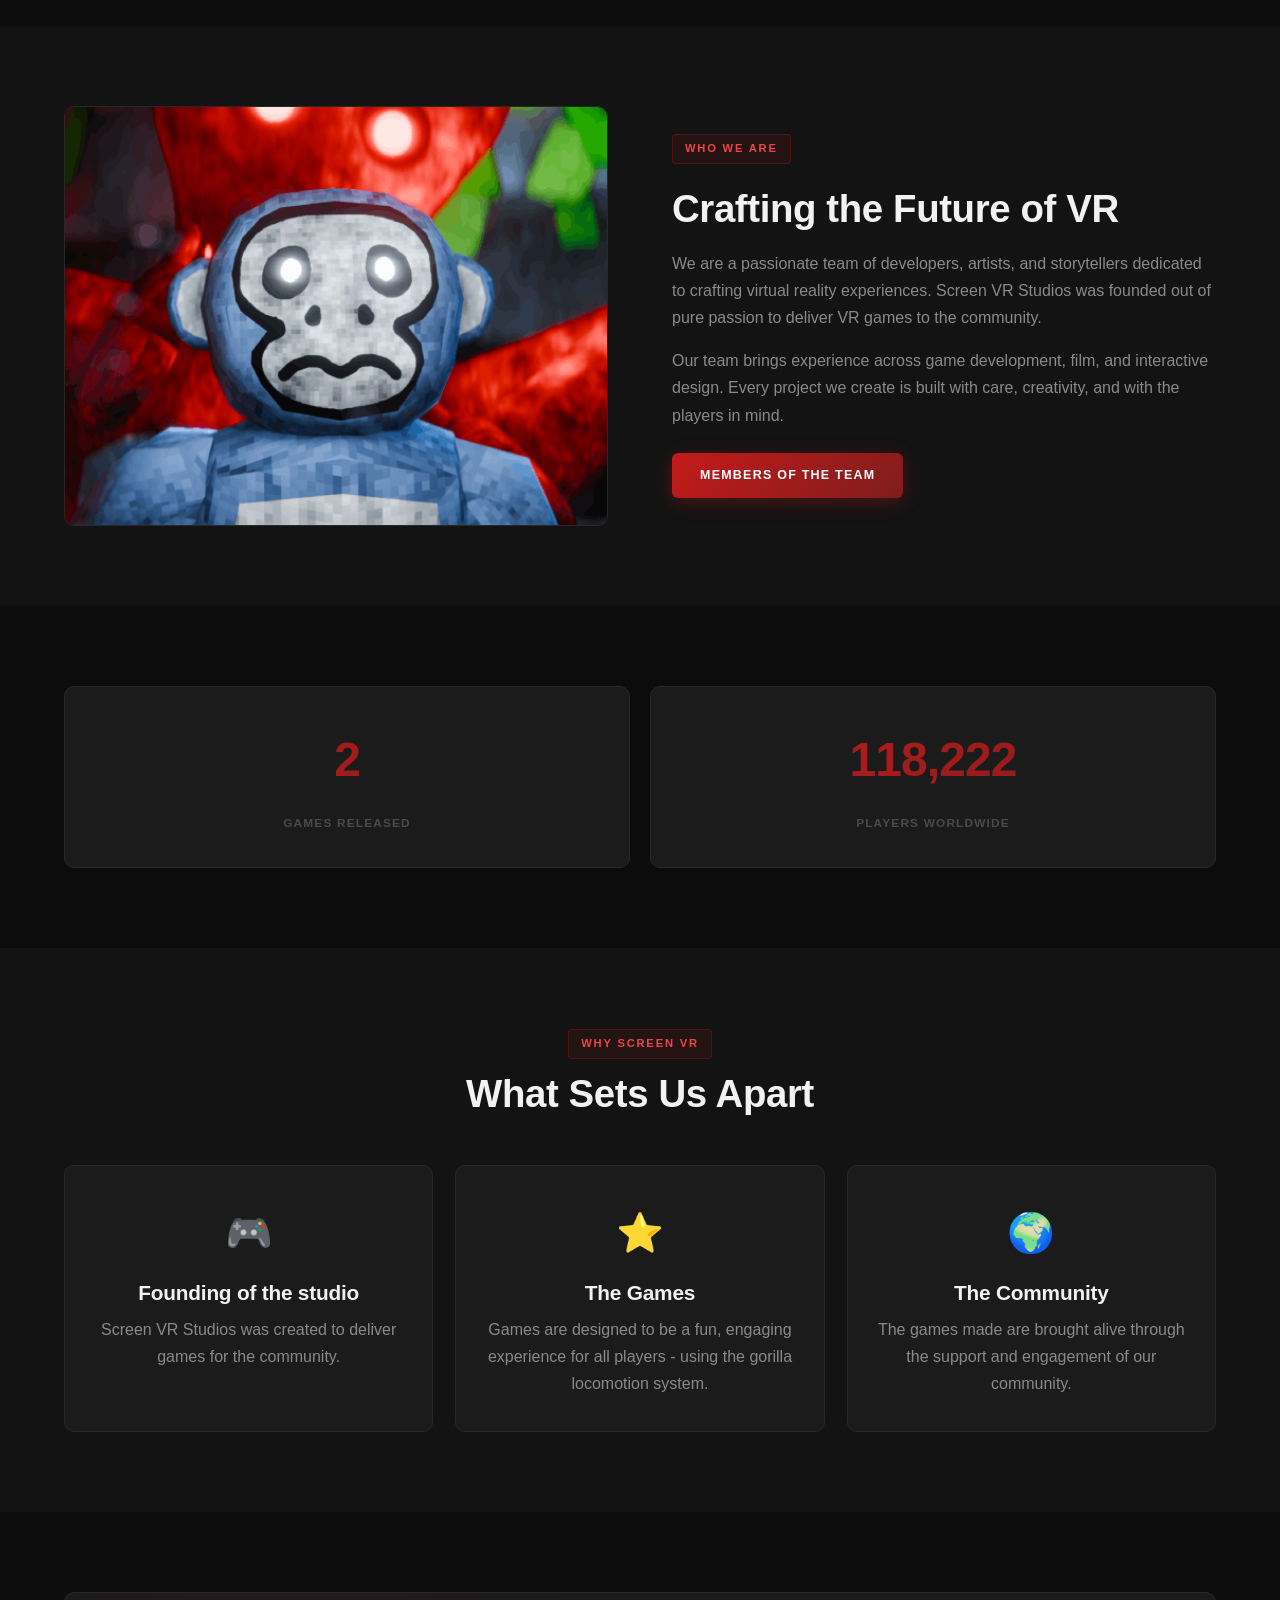
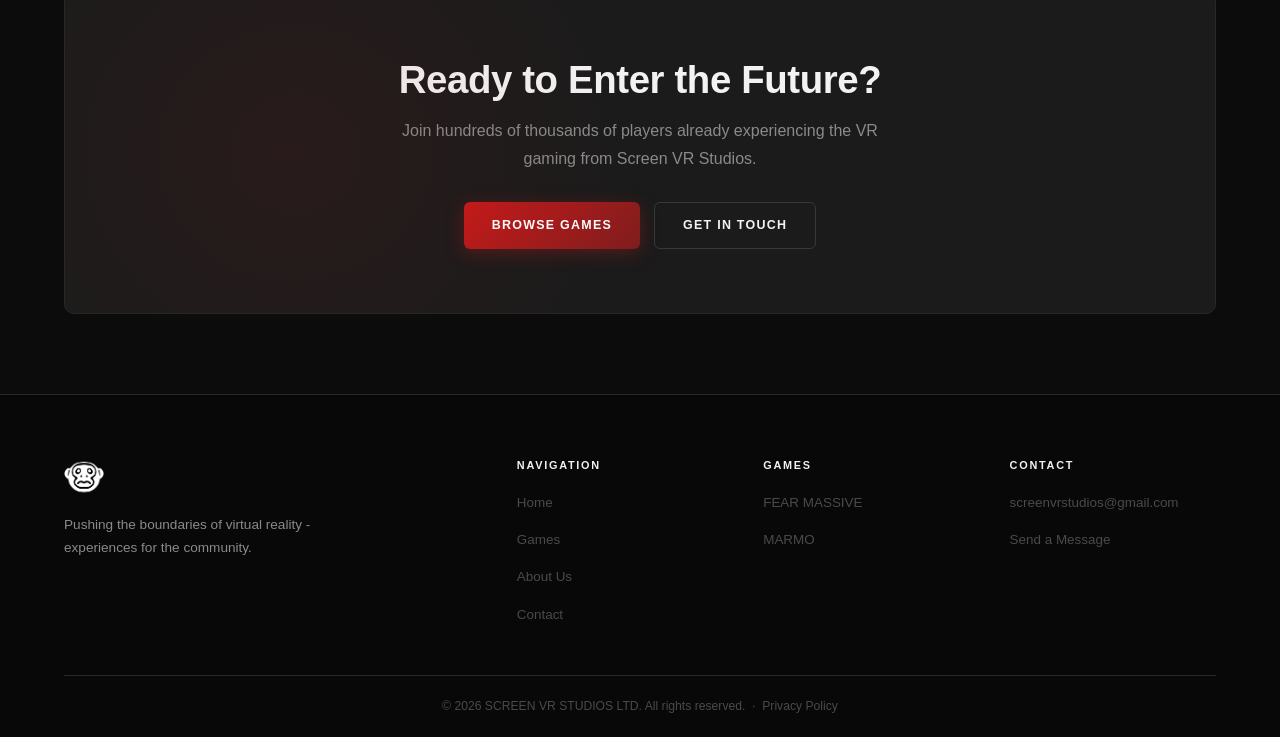
==== commit 62b10e43: "OG" ====
--- a/index.html
+++ b/index.html
@@ -4,6 +4,11 @@
     <meta charset="UTF-8">
     <meta name="viewport" content="width=device-width, initial-scale=1.0">
     <title>Home - Screen VR Studios</title>
+    <meta property="og:title" content="Screen VR Studios">
+    <meta property="og:description" content="VR game developers based in England, UK. Creators of Fear Massive and Marmo — available now on Meta Quest.">
+    <meta property="og:image" content="https://screenvrstudios.com/logo.png">
+    <meta property="og:url" content="https://screenvrstudios.com">
+    <meta property="og:type" content="website">
     <link rel="icon" type="image/png" href="logo.png">
     <link rel="stylesheet" href="styles.css">
 </head>
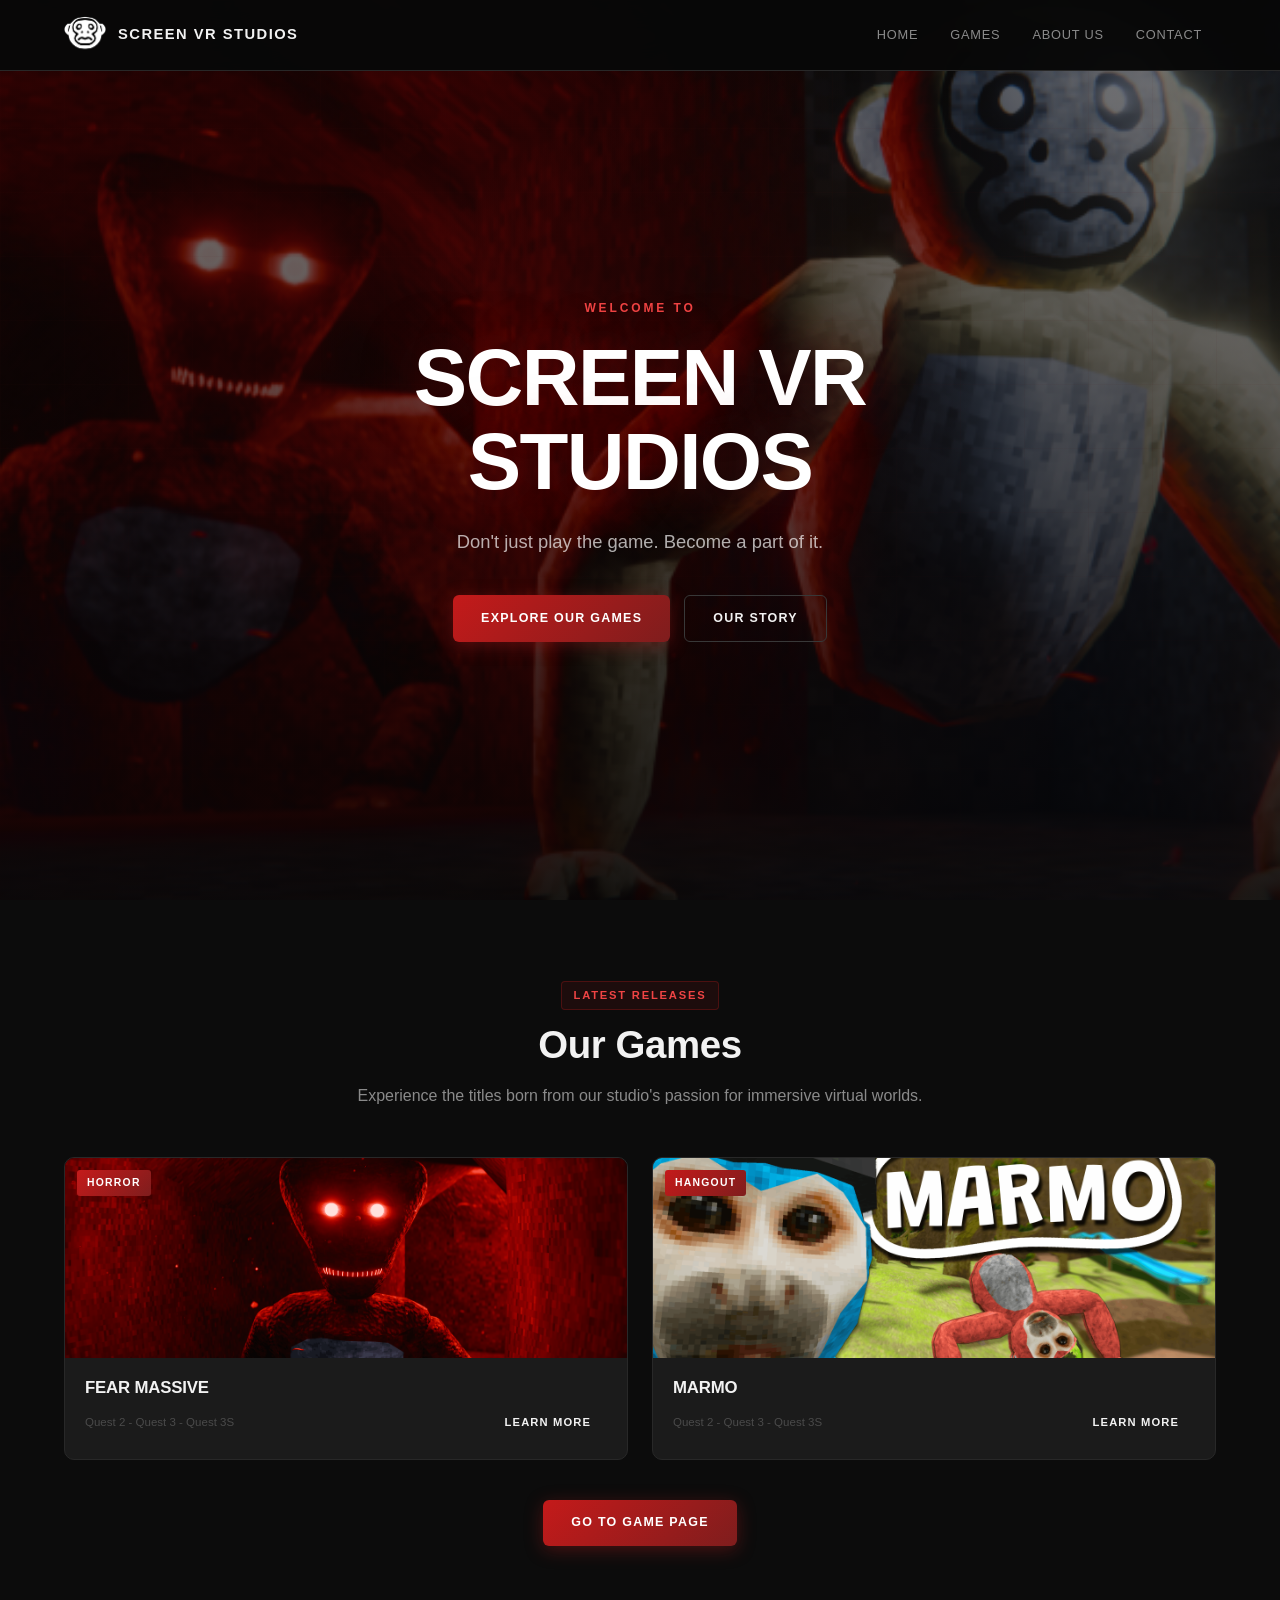
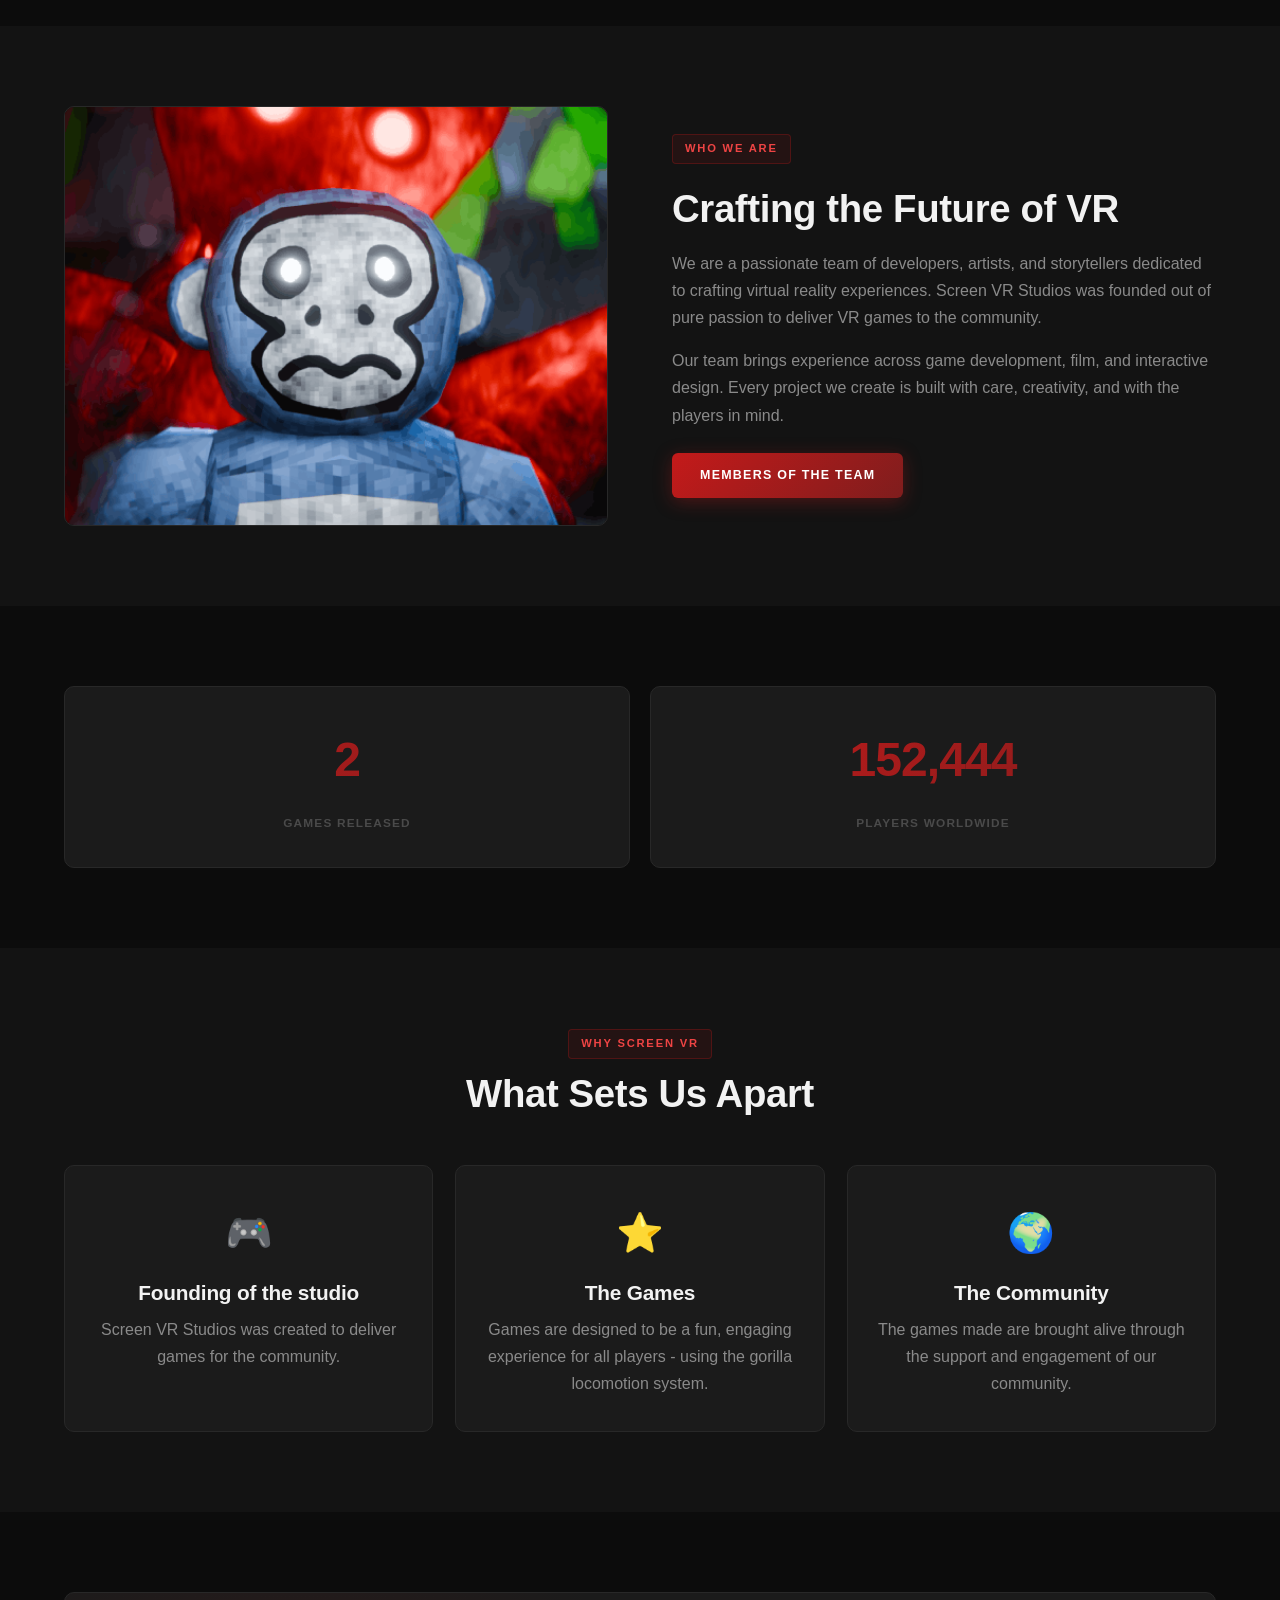
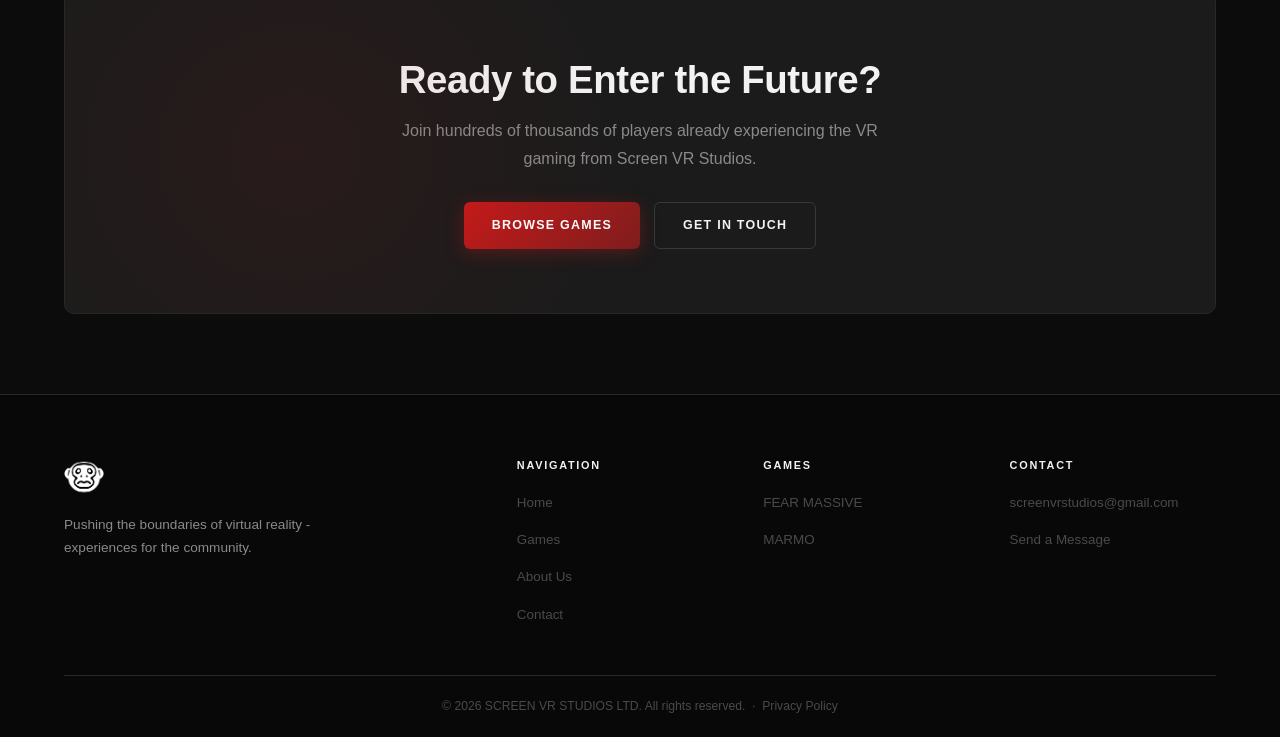
==== commit 01861982: "PrettyURLS" ====
--- a/index.html
+++ b/index.html
@@ -5,7 +5,7 @@
     <meta name="viewport" content="width=device-width, initial-scale=1.0">
     <title>Home - Screen VR Studios</title>
     <meta property="og:title" content="Screen VR Studios">
-    <meta property="og:description" content="VR game developers based in England, UK. Creators of Fear Massive and Marmo — available now on Meta Quest.">
+    <meta property="og:description" content="VR game developers based in England, UK. Creators of Fear Massive and Marmo - available now on Meta Quest.">
     <meta property="og:image" content="https://screenvrstudios.com/logo.png">
     <meta property="og:url" content="https://screenvrstudios.com">
     <meta property="og:type" content="website">
@@ -16,16 +16,16 @@
 
     <header class="site-header" id="site-header">
         <div class="header-inner container">
-            <a href="index.html" class="brand">
+            <a href="/" class="brand">
                 <img src="logo.png" alt="Screen VR Studios Logo" class="brand-logo">
                 <span class="brand-name">SCREEN VR STUDIOS</span>
             </a>
             <nav class="main-nav">
                 <ul>
-                    <li><a href="index.html" class="nav-link">Home</a></li>
-                    <li><a href="games.html" class="nav-link">Games</a></li>
-                    <li><a href="about.html" class="nav-link">About Us</a></li>
-                    <li><a href="contact.html" class="nav-link">Contact</a></li>
+                    <li><a href="/" class="nav-link">Home</a></li>
+                    <li><a href="/games" class="nav-link">Games</a></li>
+                    <li><a href="/about" class="nav-link">About Us</a></li>
+                    <li><a href="/contact" class="nav-link">Contact</a></li>
                 </ul>
             </nav>
             <button class="hamburger" id="hamburger" aria-label="Open menu" aria-expanded="false">
@@ -34,10 +34,10 @@
         </div>
         <nav class="mobile-nav" id="mobile-nav" aria-hidden="true">
             <ul>
-                <li><a href="index.html" class="nav-link">Home</a></li>
-                <li><a href="games.html" class="nav-link">Games</a></li>
-                <li><a href="about.html" class="nav-link">About Us</a></li>
-                <li><a href="contact.html" class="nav-link">Contact</a></li>
+                <li><a href="/" class="nav-link">Home</a></li>
+                <li><a href="/games" class="nav-link">Games</a></li>
+                <li><a href="/about" class="nav-link">About Us</a></li>
+                <li><a href="/contact" class="nav-link">Contact</a></li>
             </ul>
         </nav>
     </header>
@@ -51,8 +51,8 @@
                 <h1 class="hero-title">SCREEN VR STUDIOS</h1>
                 <p class="hero-subtitle">Don't just play the game. Become a part of it.</p>
                 <div class="hero-buttons">
-                    <a href="games.html" class="btn btn-primary">Explore Our Games</a>
-                    <a href="about.html" class="btn btn-outline">Our Story</a>
+                    <a href="/games" class="btn btn-primary">Explore Our Games</a>
+                    <a href="/about" class="btn btn-outline">Our Story</a>
                 </div>
             </div>
 
@@ -75,7 +75,7 @@
                             <h3>FEAR MASSIVE</h3>
                             <div class="game-card-footer">
                                 <span class="game-platform">Quest 2 - Quest 3 - Quest 3S</span>
-                                <a href="games.html" class="btn btn-sm">Learn More</a>
+                                <a href="/games" class="btn btn-sm">Learn More</a>
                             </div>
                         </div>
                     </div>
@@ -88,14 +88,14 @@
                             <h3>MARMO</h3>
                             <div class="game-card-footer">
                                 <span class="game-platform">Quest 2 - Quest 3 - Quest 3S</span>
-                                <a href="games.html" class="btn btn-sm">Learn More</a>
+                                <a href="/games" class="btn btn-sm">Learn More</a>
                             </div>
                         </div>
                     </div>
 
                 </div>
                 <div class="section-cta">
-                    <a href="games.html" class="btn btn-primary">Go to game page</a>
+                    <a href="/games" class="btn btn-primary">Go to game page</a>
                 </div>
             </div>
         </section>
@@ -111,7 +111,7 @@
                         <h2>Crafting the Future of VR</h2>
                         <p>We are a passionate team of developers, artists, and storytellers dedicated to crafting virtual reality experiences. Screen VR Studios was founded out of pure passion to deliver VR games to the community.</p>
                         <p>Our team brings experience across game development, film, and interactive design. Every project we create is built with care, creativity, and with the players in mind.</p>
-                        <a href="about.html" class="btn btn-primary">Members of the Team</a>
+                        <a href="/about" class="btn btn-primary">Members of the Team</a>
                     </div>
                 </div>
             </div>
@@ -164,8 +164,8 @@
                     <h2>Ready to Enter the Future?</h2>
                     <p>Join hundreds of thousands of players already experiencing the VR gaming from Screen VR Studios.</p>
                     <div class="cta-buttons">
-                        <a href="games.html" class="btn btn-primary">Browse Games</a>
-                        <a href="contact.html" class="btn btn-outline">Get in Touch</a>
+                        <a href="/games" class="btn btn-primary">Browse Games</a>
+                        <a href="/contact" class="btn btn-outline">Get in Touch</a>
                     </div>
                 </div>
             </div>
@@ -184,10 +184,10 @@
                 <div class="footer-links">
                     <h4>Navigation</h4>
                     <ul>
-                        <li><a href="index.html">Home</a></li>
-                        <li><a href="games.html">Games</a></li>
-                        <li><a href="about.html">About Us</a></li>
-                        <li><a href="contact.html">Contact</a></li>
+                        <li><a href="/">Home</a></li>
+                        <li><a href="/games">Games</a></li>
+                        <li><a href="/about">About Us</a></li>
+                        <li><a href="/contact">Contact</a></li>
                     </ul>
                 </div>
                 <div class="footer-links">
@@ -201,12 +201,12 @@
                     <h4>Contact</h4>
                     <ul>
                         <li><a href="mailto:screenvrstudios@gmail.com">screenvrstudios@gmail.com</a></li>
-                        <li><a href="contact.html">Send a Message</a></li>
+                        <li><a href="/contact">Send a Message</a></li>
                     </ul>
                 </div>
             </div>
             <div class="footer-bottom">
-                <p>&copy; <span id="footer-year"></span> SCREEN VR STUDIOS LTD. All rights reserved. &nbsp;·&nbsp; <a href="privacy-policy.html">Privacy Policy</a></p>
+                <p>&copy; <span id="footer-year"></span> SCREEN VR STUDIOS LTD. All rights reserved. &nbsp;·&nbsp; <a href="/privacy-policy">Privacy Policy</a></p>
             </div>
         </div>
     </footer>
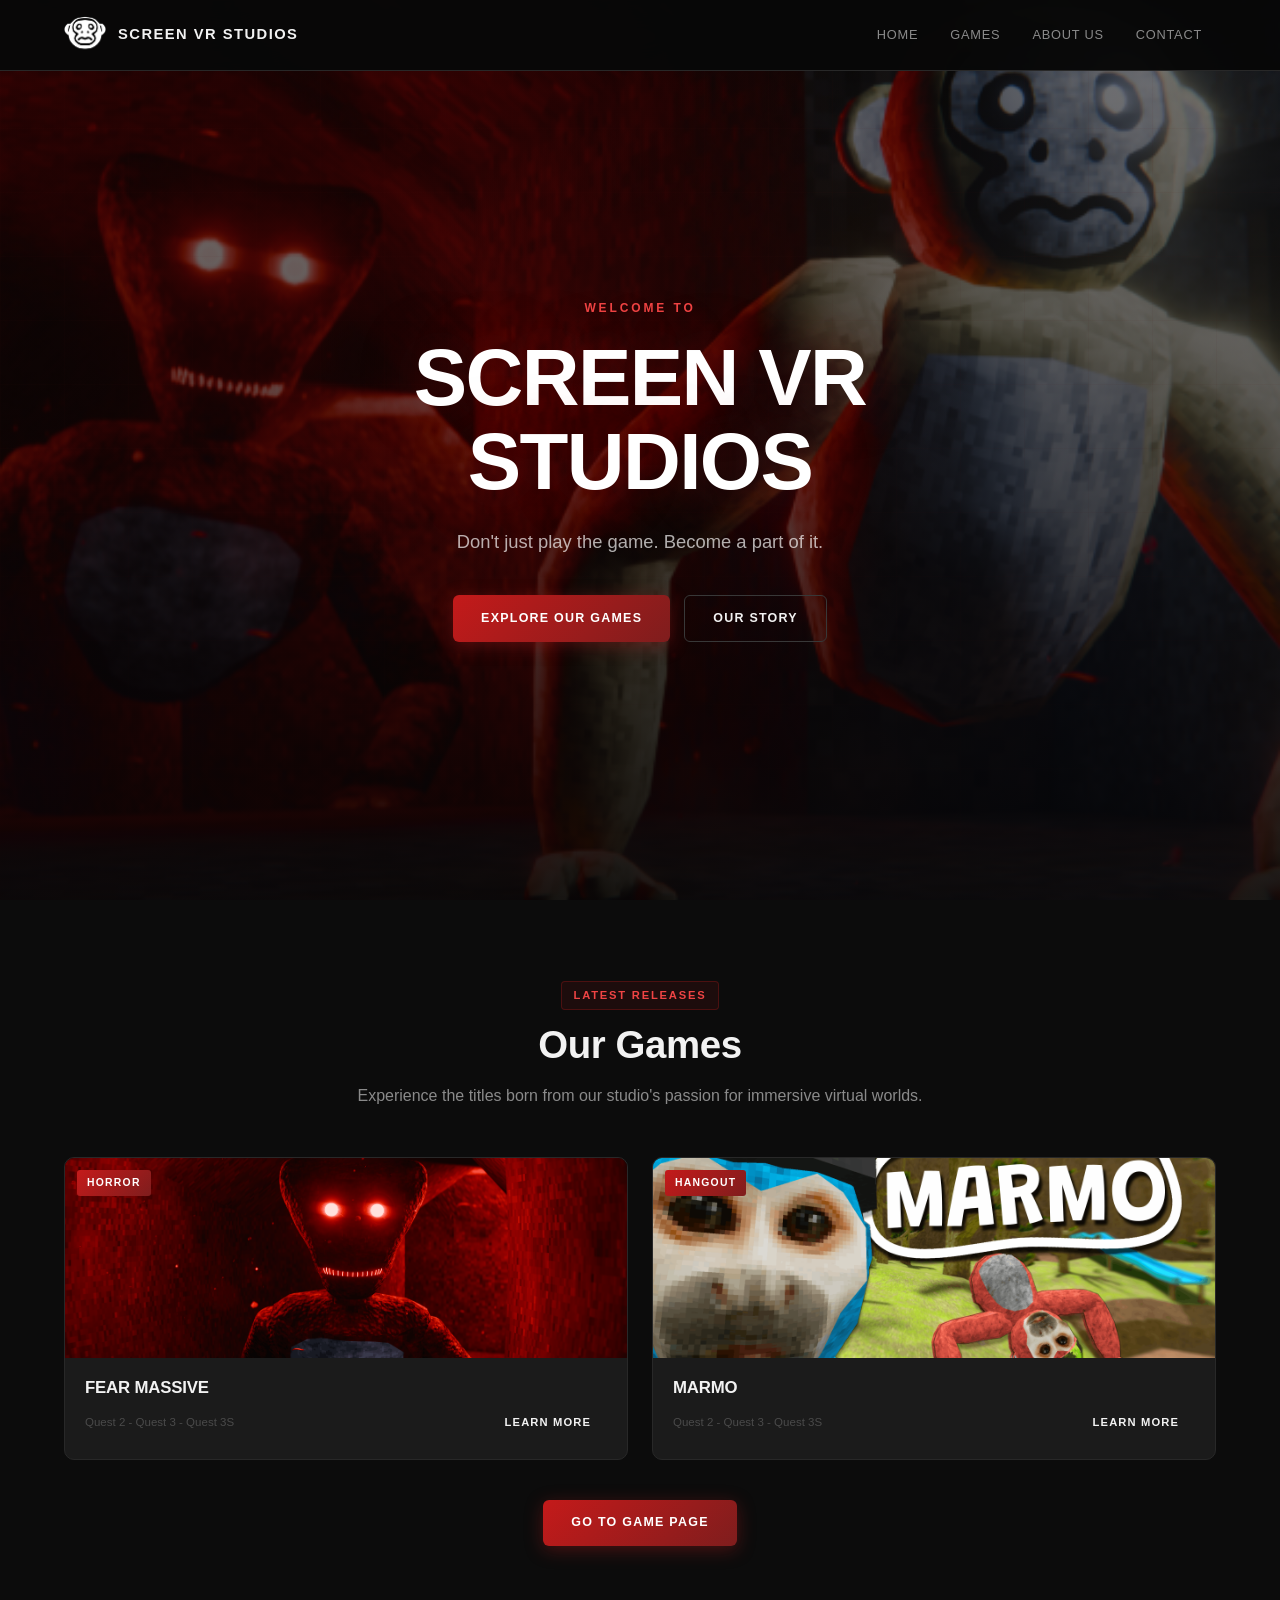
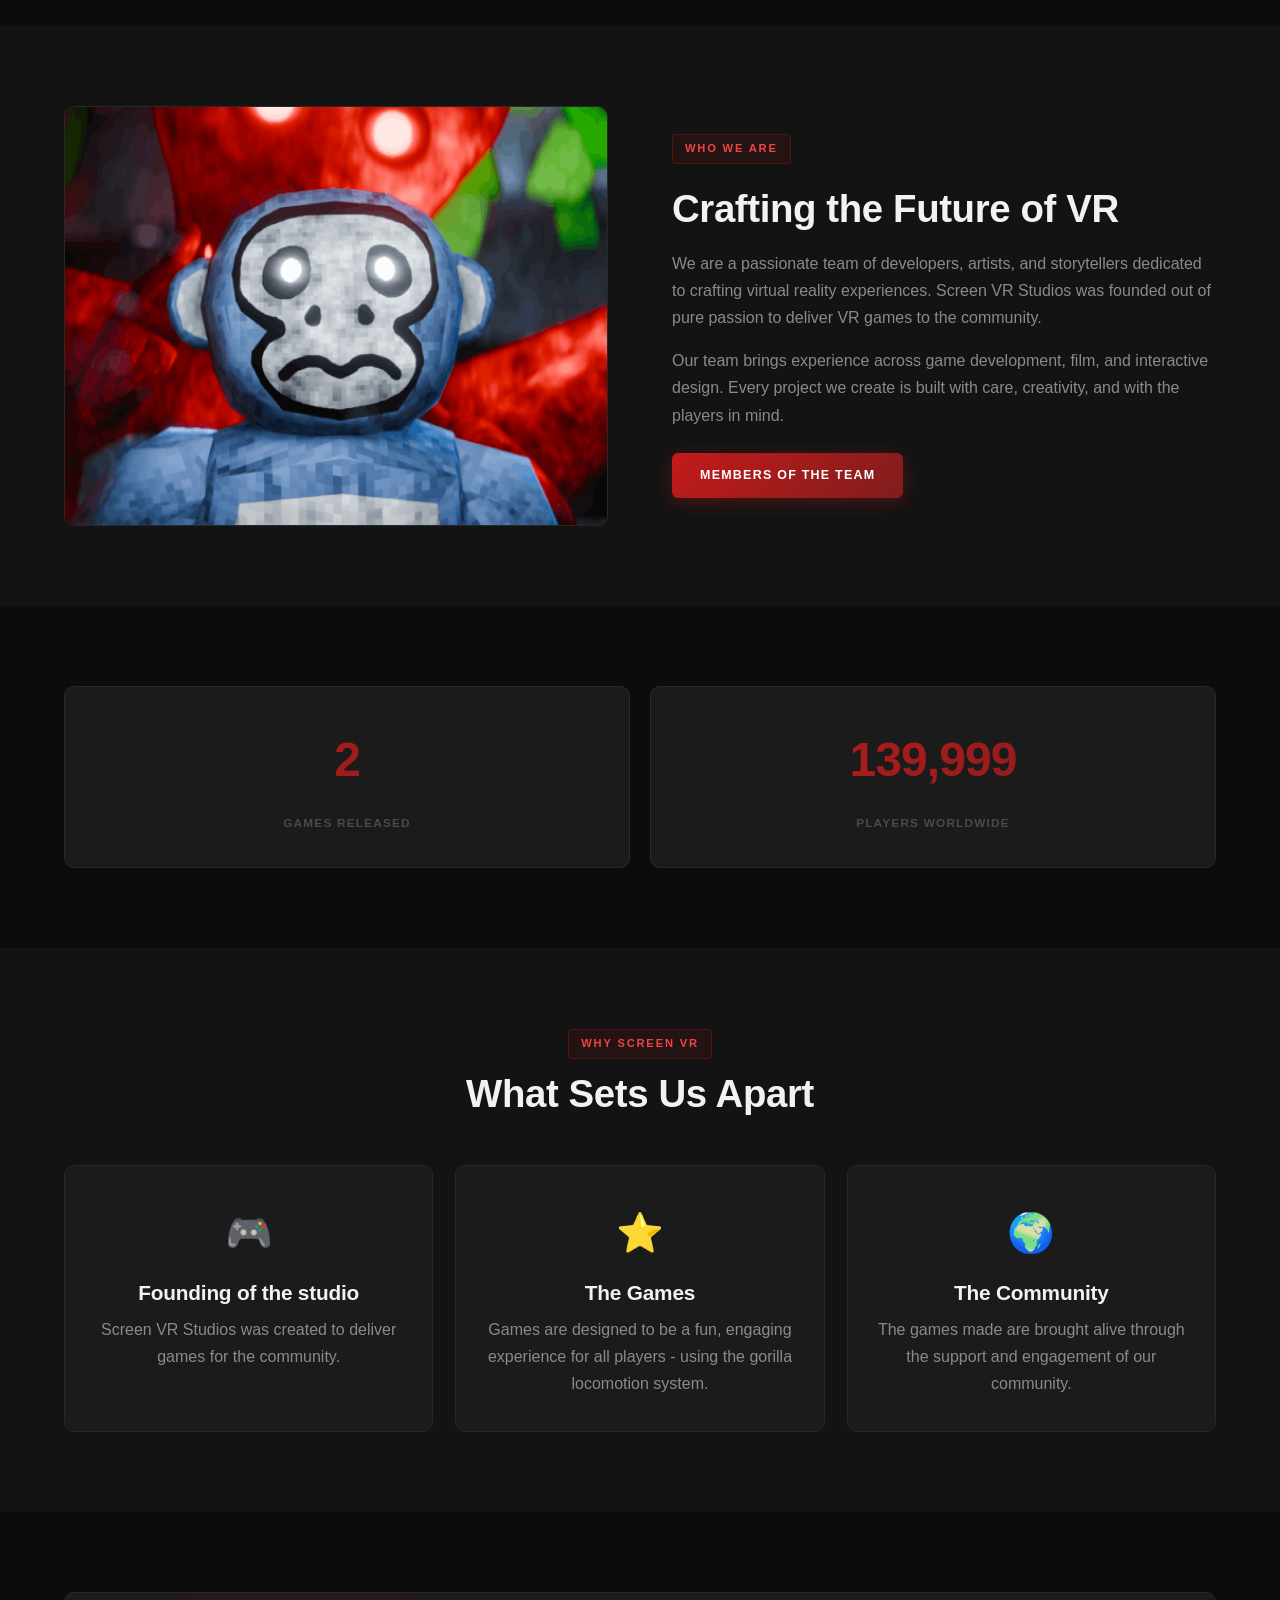
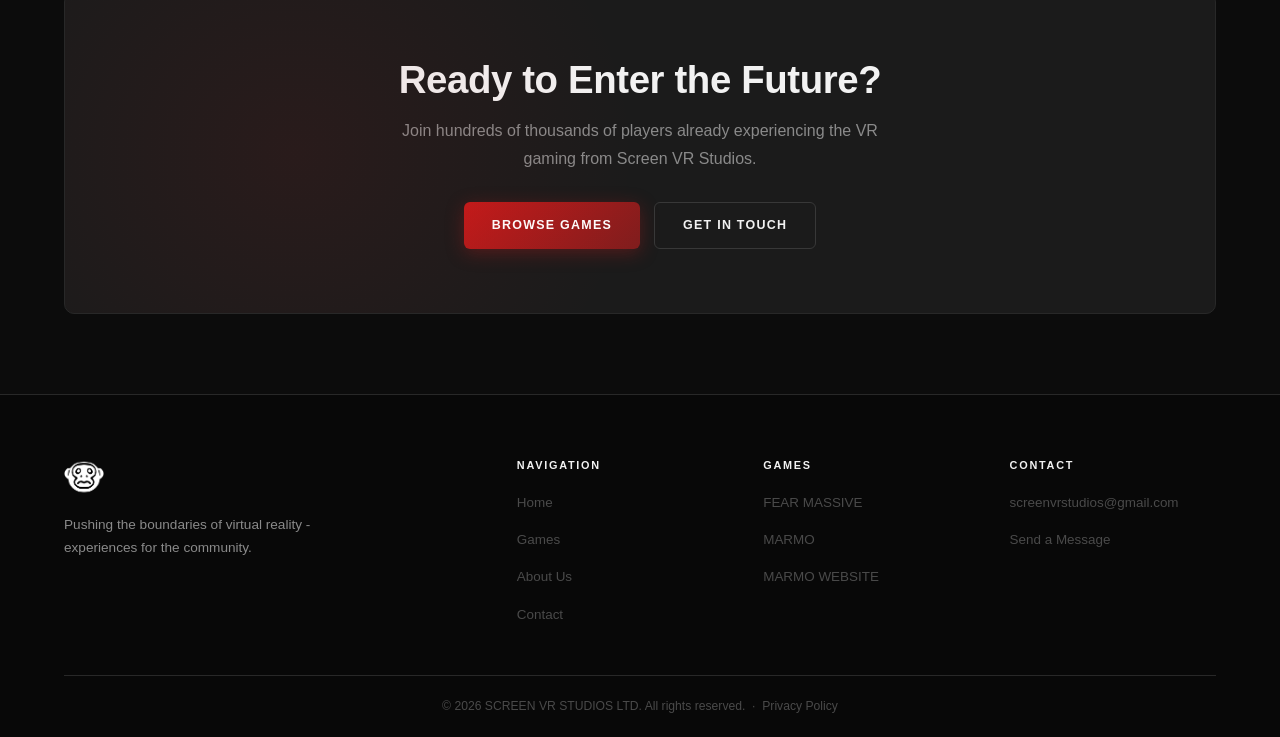
==== commit b887b635: "BackLinks" ====
--- a/index.html
+++ b/index.html
@@ -195,6 +195,7 @@
                     <ul>
                         <li><a href="https://www.meta.com/en-gb/experiences/fear-massive/7140885302658491/">FEAR MASSIVE</a></li>
                         <li><a href="https://www.meta.com/en-gb/experiences/marmo/24881288181514277/">MARMO</a></li>
+                        <li><a href="https://marmovr.com">MARMO WEBSITE</a></li>
                     </ul>
                 </div>
                 <div class="footer-links">
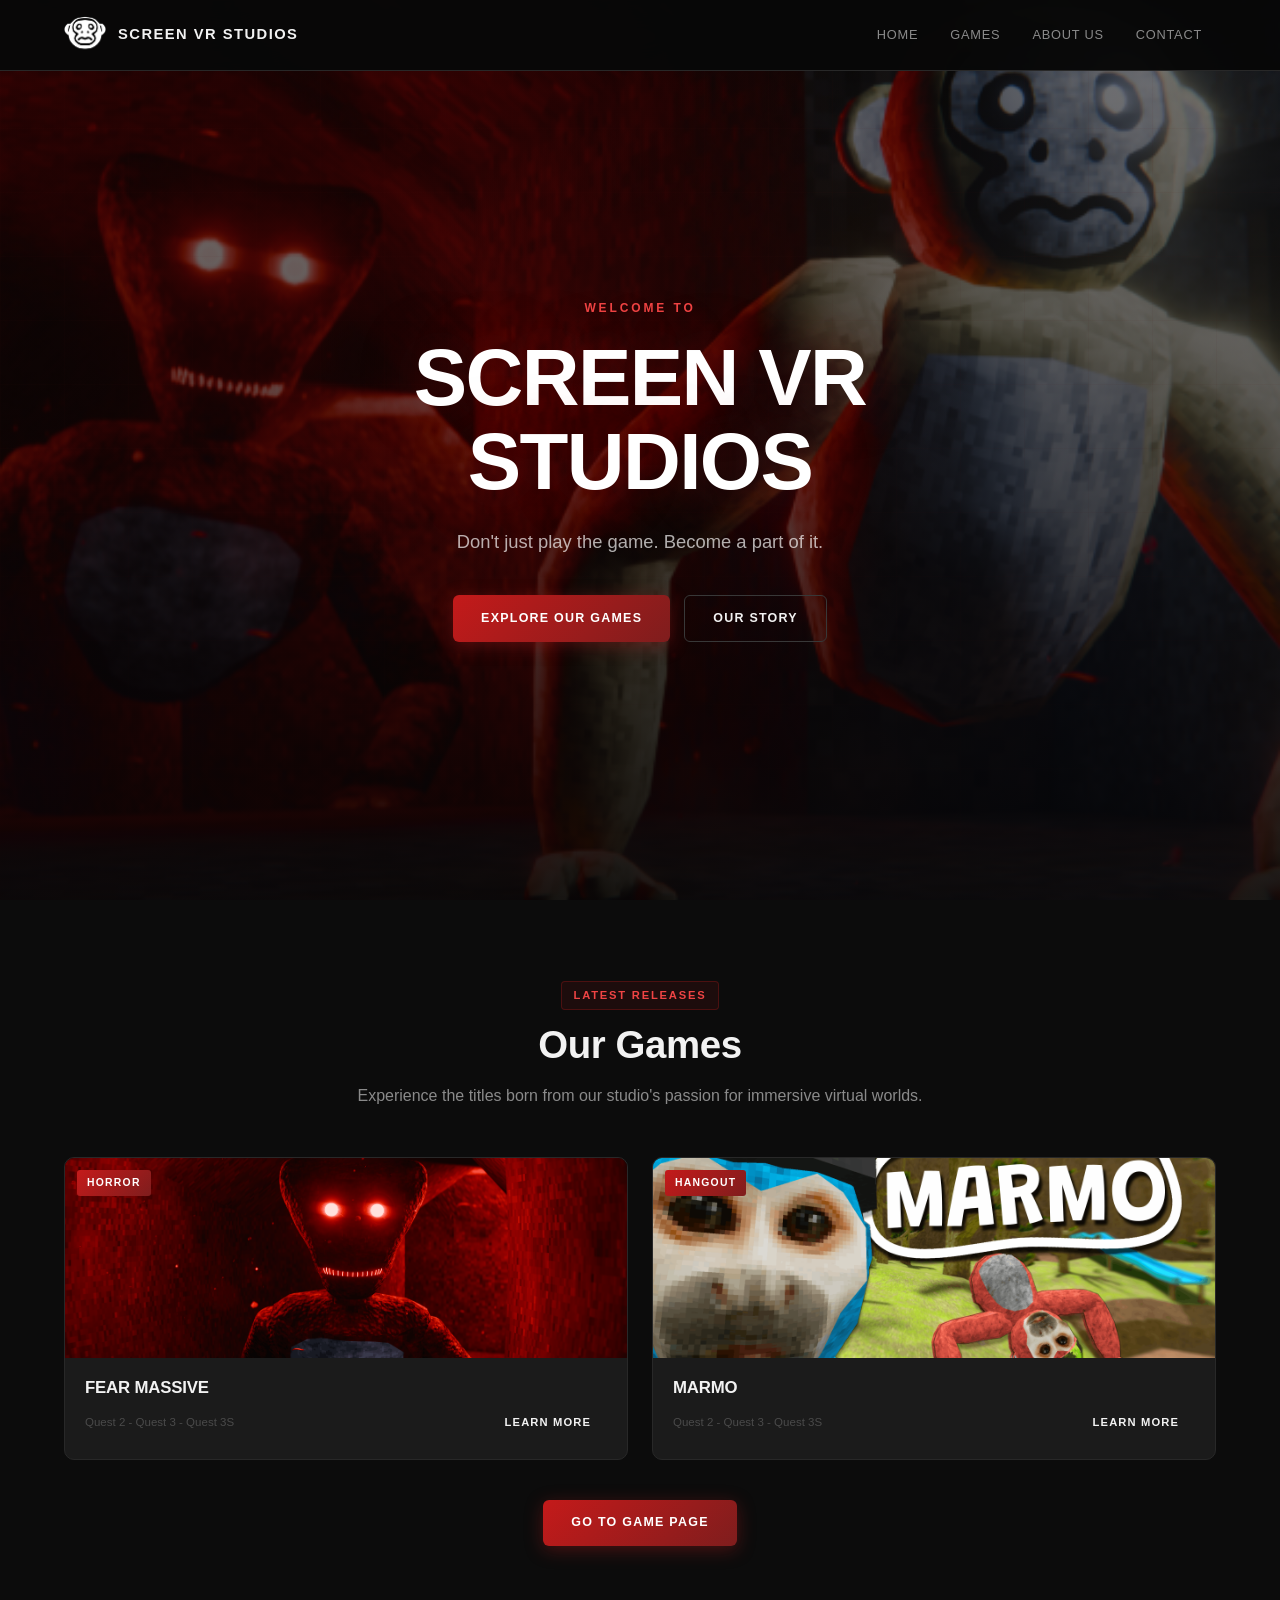
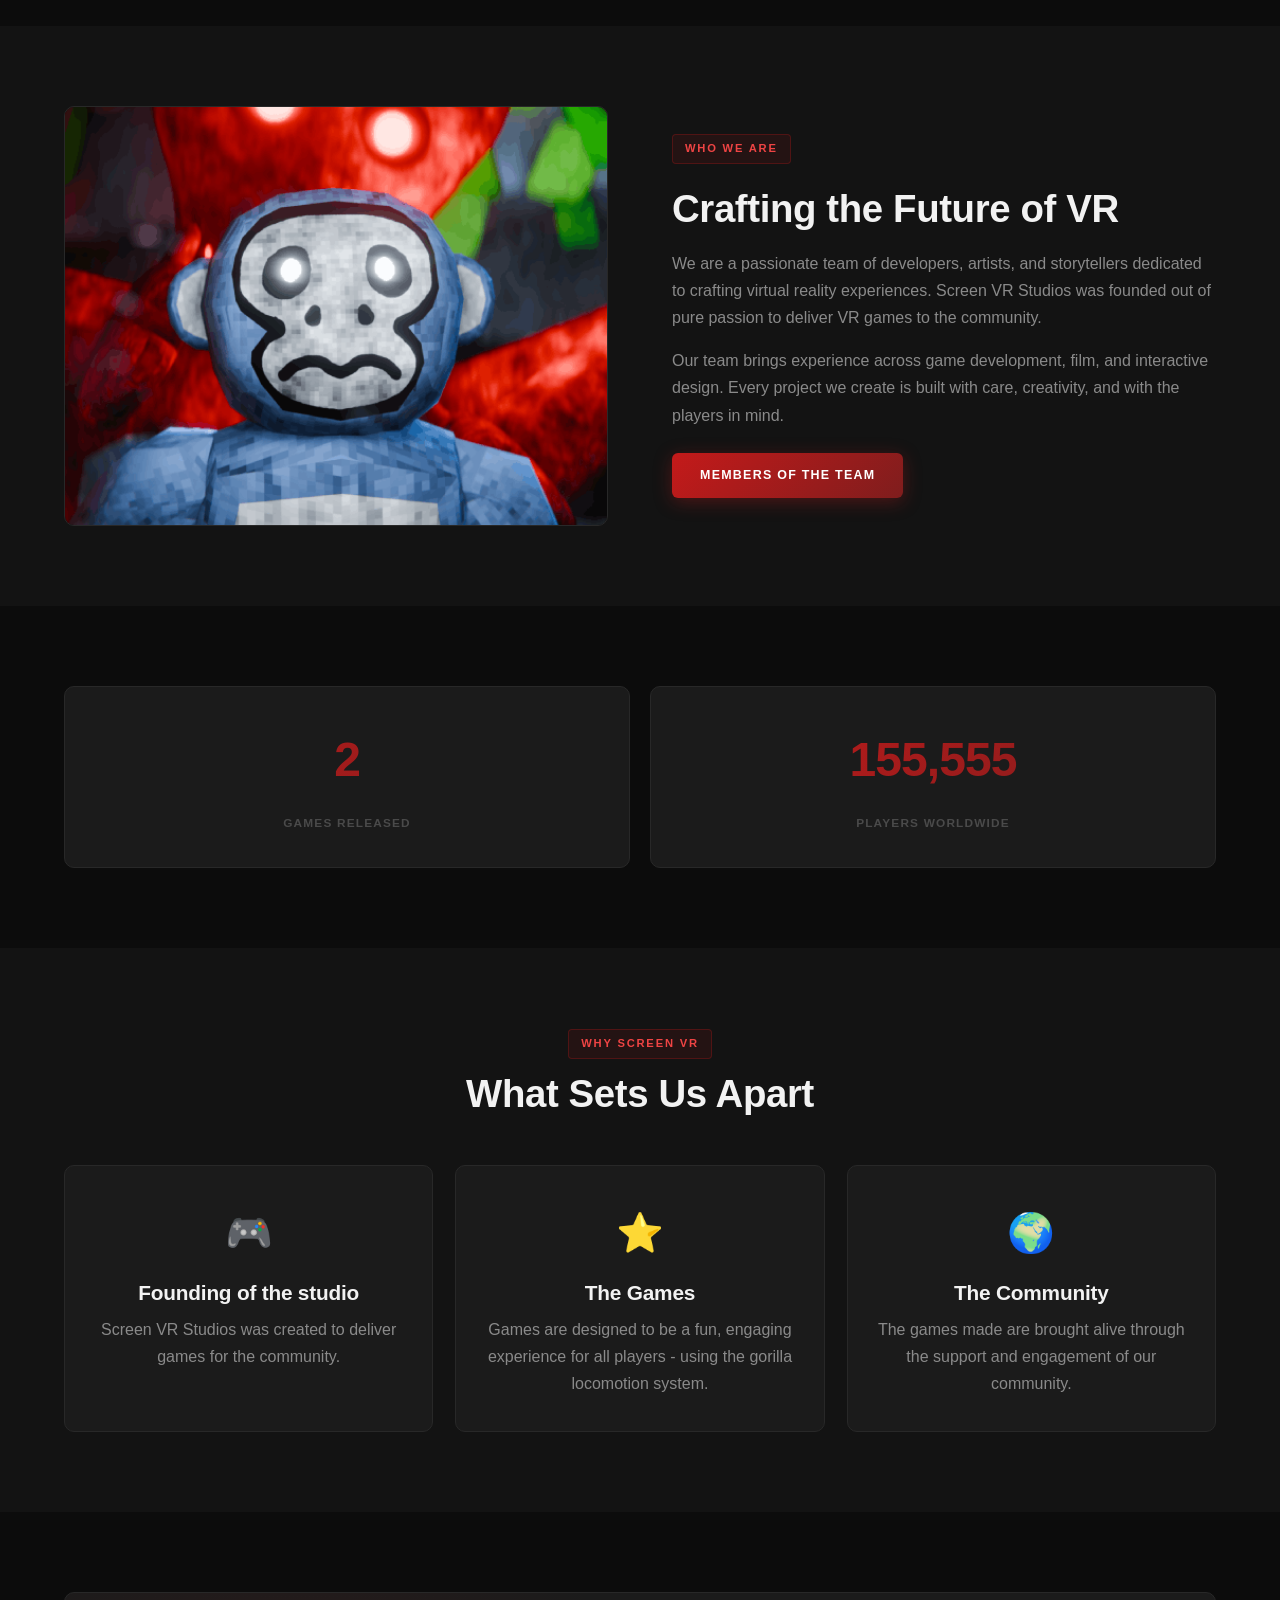
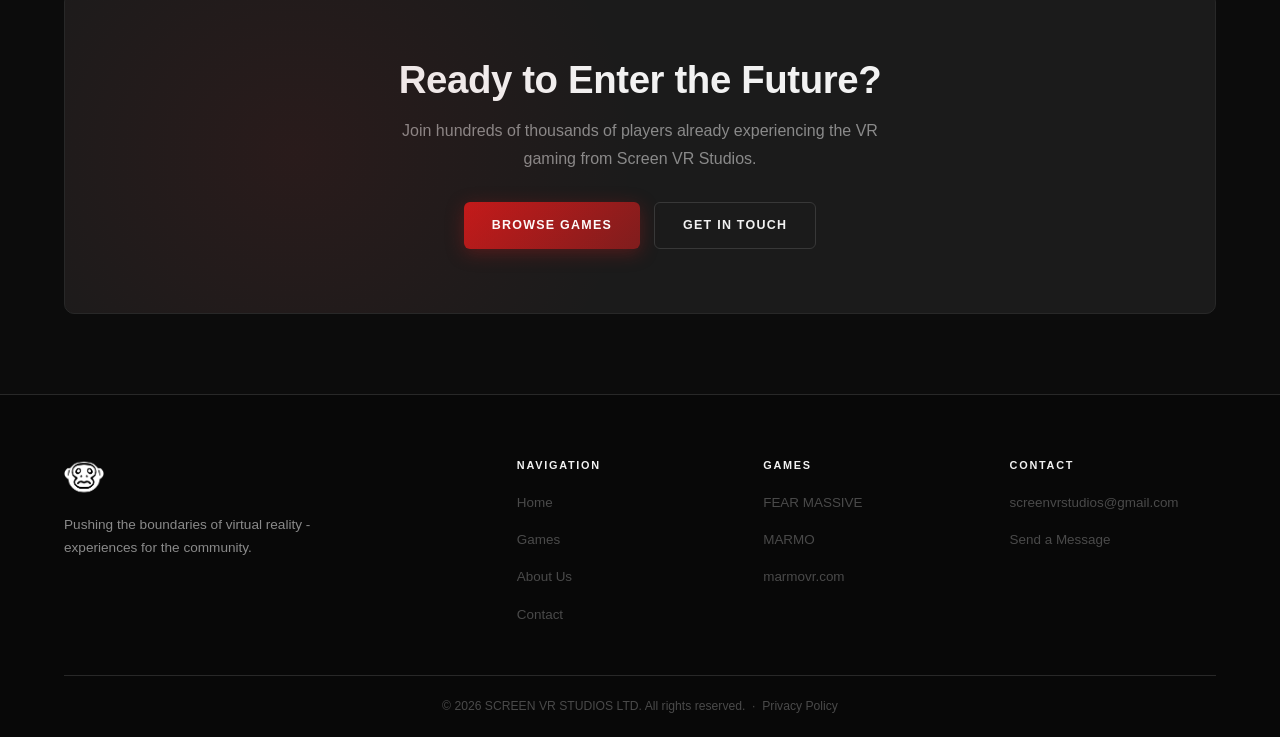
==== commit 88ef9bcb: "Backlinks" ====
--- a/index.html
+++ b/index.html
@@ -195,7 +195,7 @@
                     <ul>
                         <li><a href="https://www.meta.com/en-gb/experiences/fear-massive/7140885302658491/">FEAR MASSIVE</a></li>
                         <li><a href="https://www.meta.com/en-gb/experiences/marmo/24881288181514277/">MARMO</a></li>
-                        <li><a href="https://marmovr.com">MARMO WEBSITE</a></li>
+                        <li><a href="https://marmovr.com">marmovr.com</a></li>
                     </ul>
                 </div>
                 <div class="footer-links">
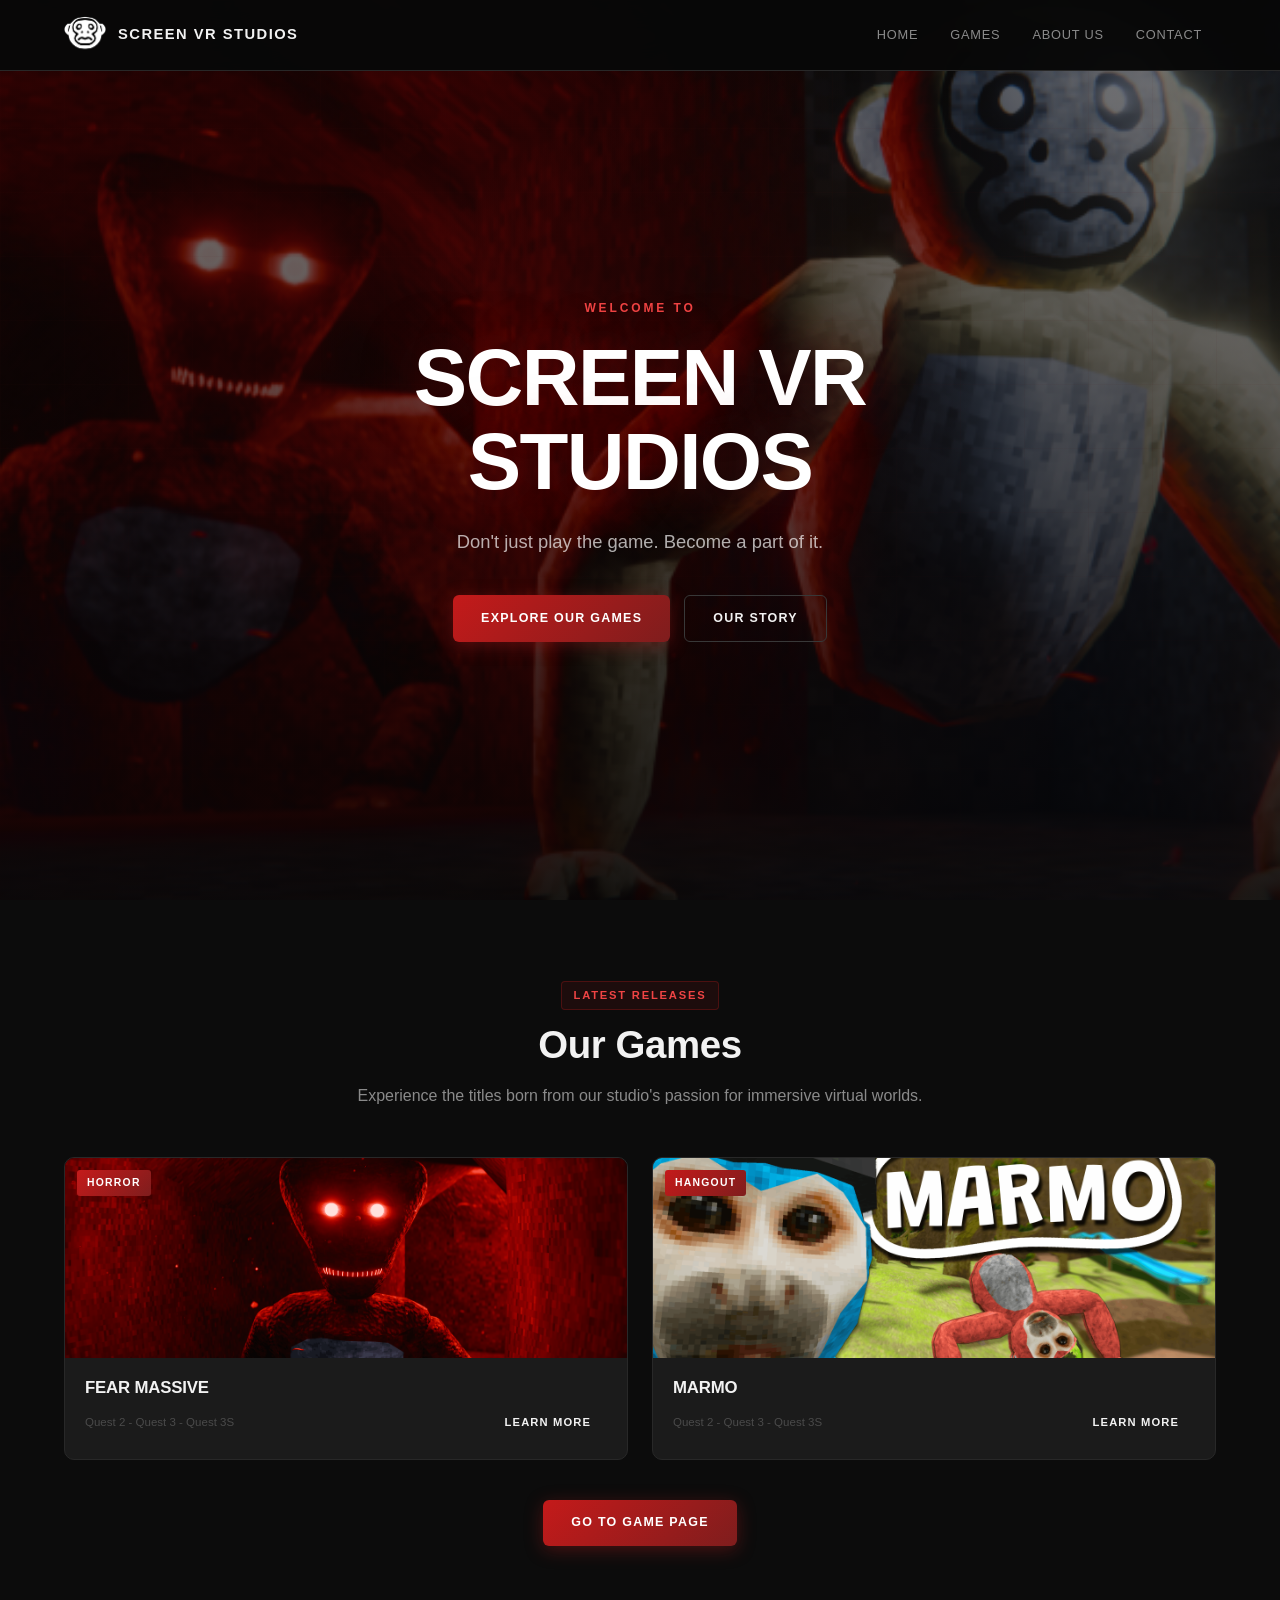
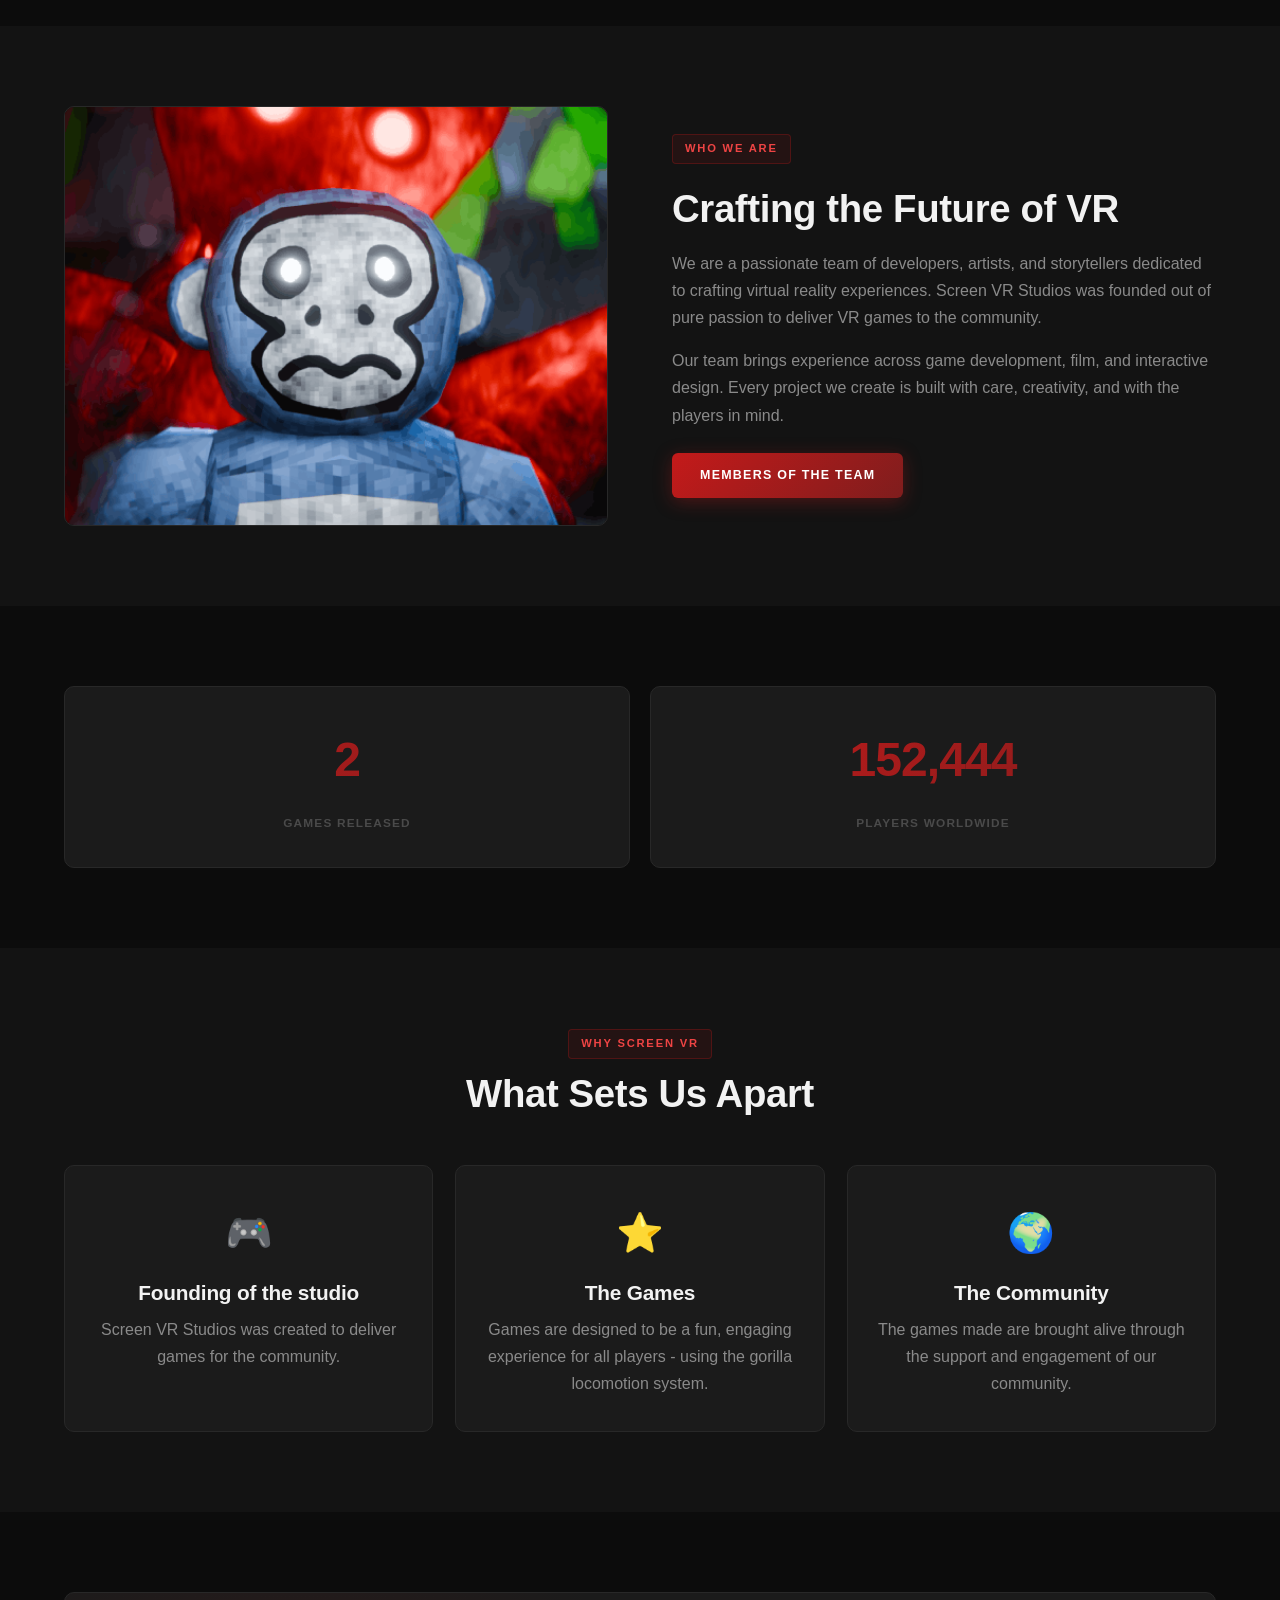
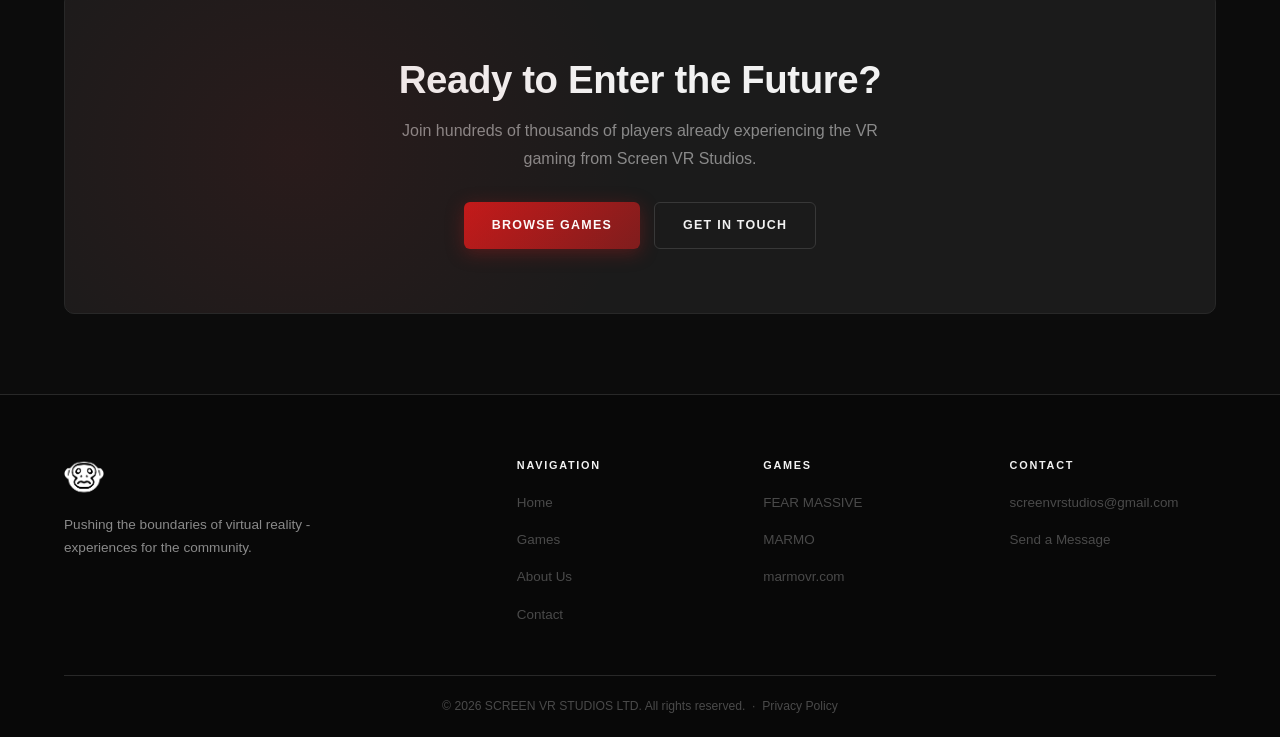
==== commit ab8d04ba: "h" ====
--- a/index.html
+++ b/index.html
@@ -9,7 +9,10 @@
     <meta property="og:image" content="https://screenvrstudios.com/logo.png">
     <meta property="og:url" content="https://screenvrstudios.com">
     <meta property="og:type" content="website">
-    <link rel="icon" type="image/png" href="logo.png">
+    <link rel="icon" type="image/png" sizes="any" href="/logo.png">
+    <link rel="apple-touch-icon" href="/logo.png">
+    <link rel="manifest" href="/site.webmanifest">
+    <meta name="theme-color" content="#b91c1c">
     <link rel="stylesheet" href="styles.css">
 </head>
 <body>
--- a/styles.css
+++ b/styles.css
@@ -1447,10 +1447,18 @@
 
     .cta-box       { padding: 42px 22px; }
 
-    .featured-game-img  { height: 380px; }
-    .featured-game-info { padding: 24px; max-width: 100%; justify-content: flex-end; }
-    .featured-game-overlay {
-        background: linear-gradient(to bottom, rgba(6,4,4,0.3) 0%, rgba(6,4,4,0.92) 100%);
+    /* Stacked layout: image on top, info below */
+    .featured-game          { overflow: visible; }
+    .featured-game-img      { height: 220px; overflow: hidden; border-radius: var(--radius) var(--radius) 0 0; }
+    .featured-game-overlay  { background: linear-gradient(to bottom, rgba(6,4,4,0.1) 0%, rgba(6,4,4,0.55) 100%); }
+    .featured-game-info     {
+        position: relative;
+        top: auto; right: auto; bottom: auto; left: auto;
+        padding: 22px 22px 28px;
+        max-width: 100%;
+        background: #161616;
+        border-radius: 0 0 var(--radius) var(--radius);
+        justify-content: flex-start;
     }
 
     .page-hero        { height: 260px; }
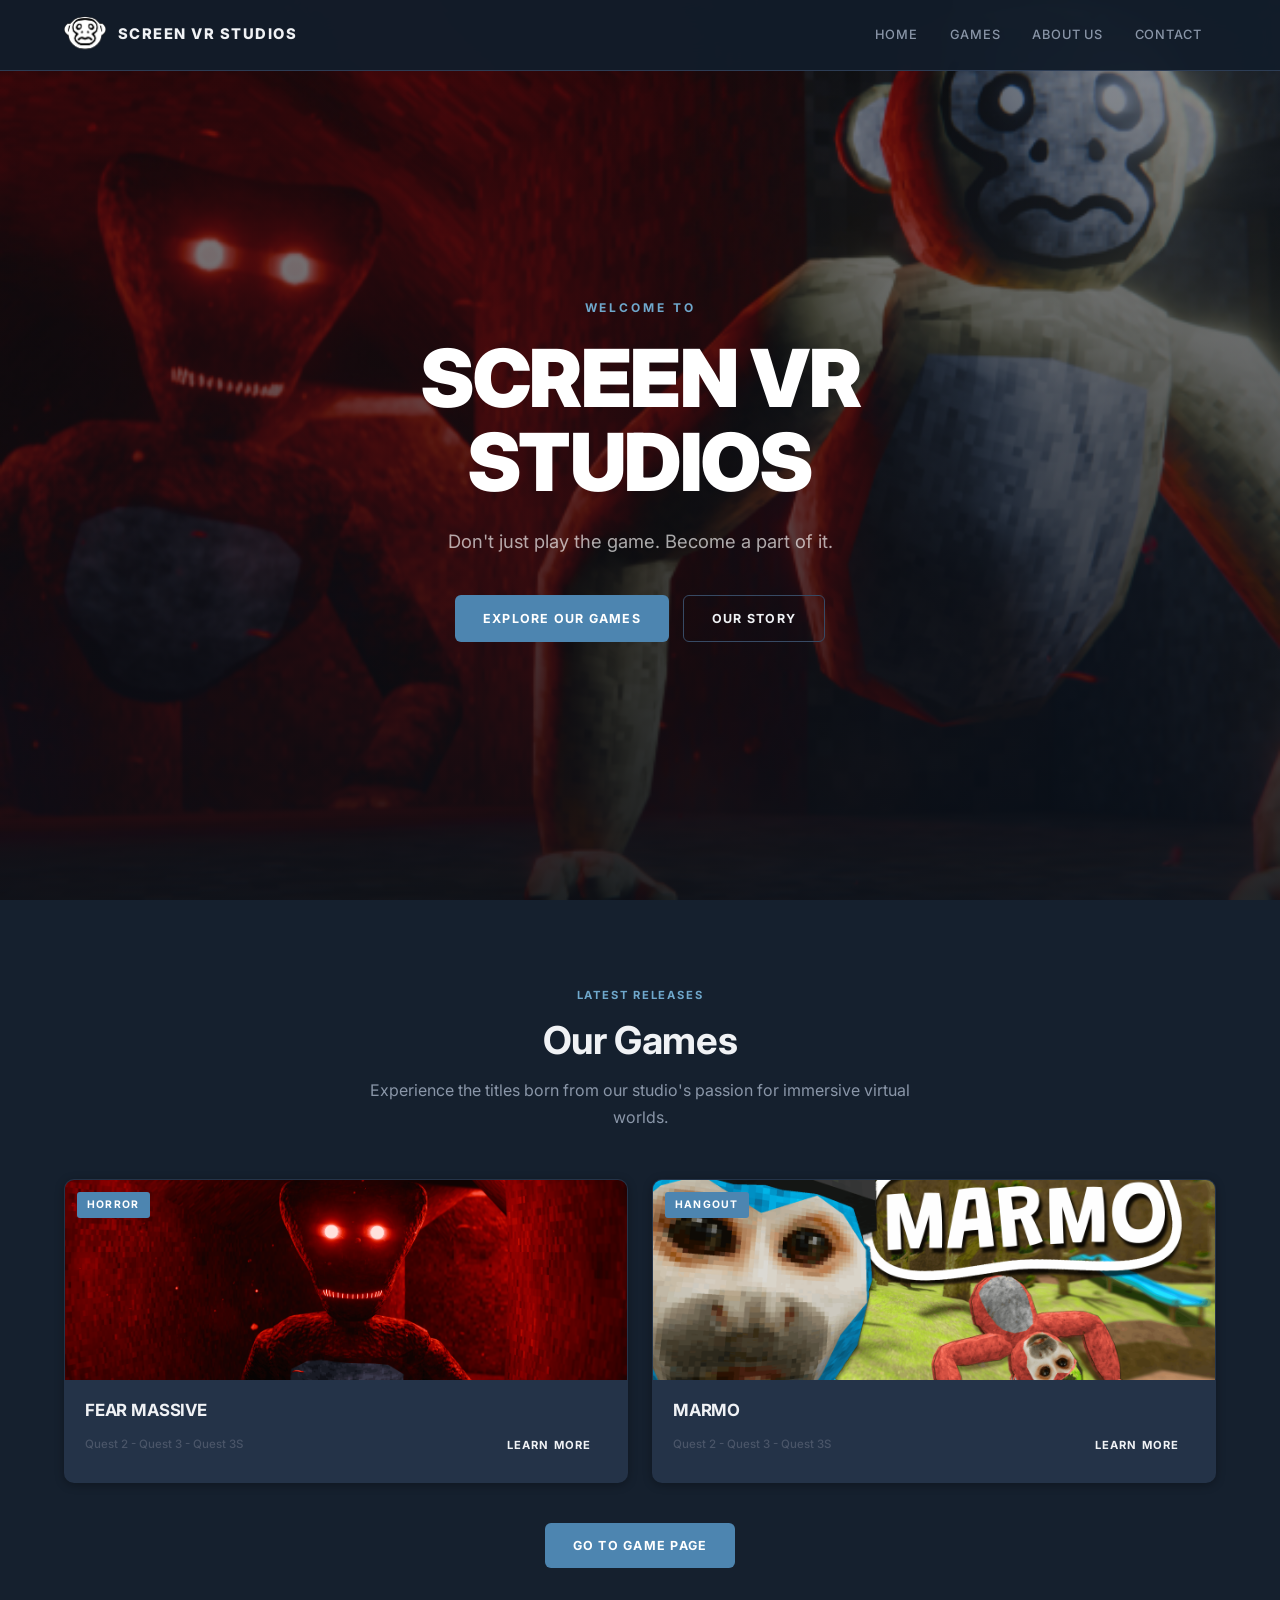
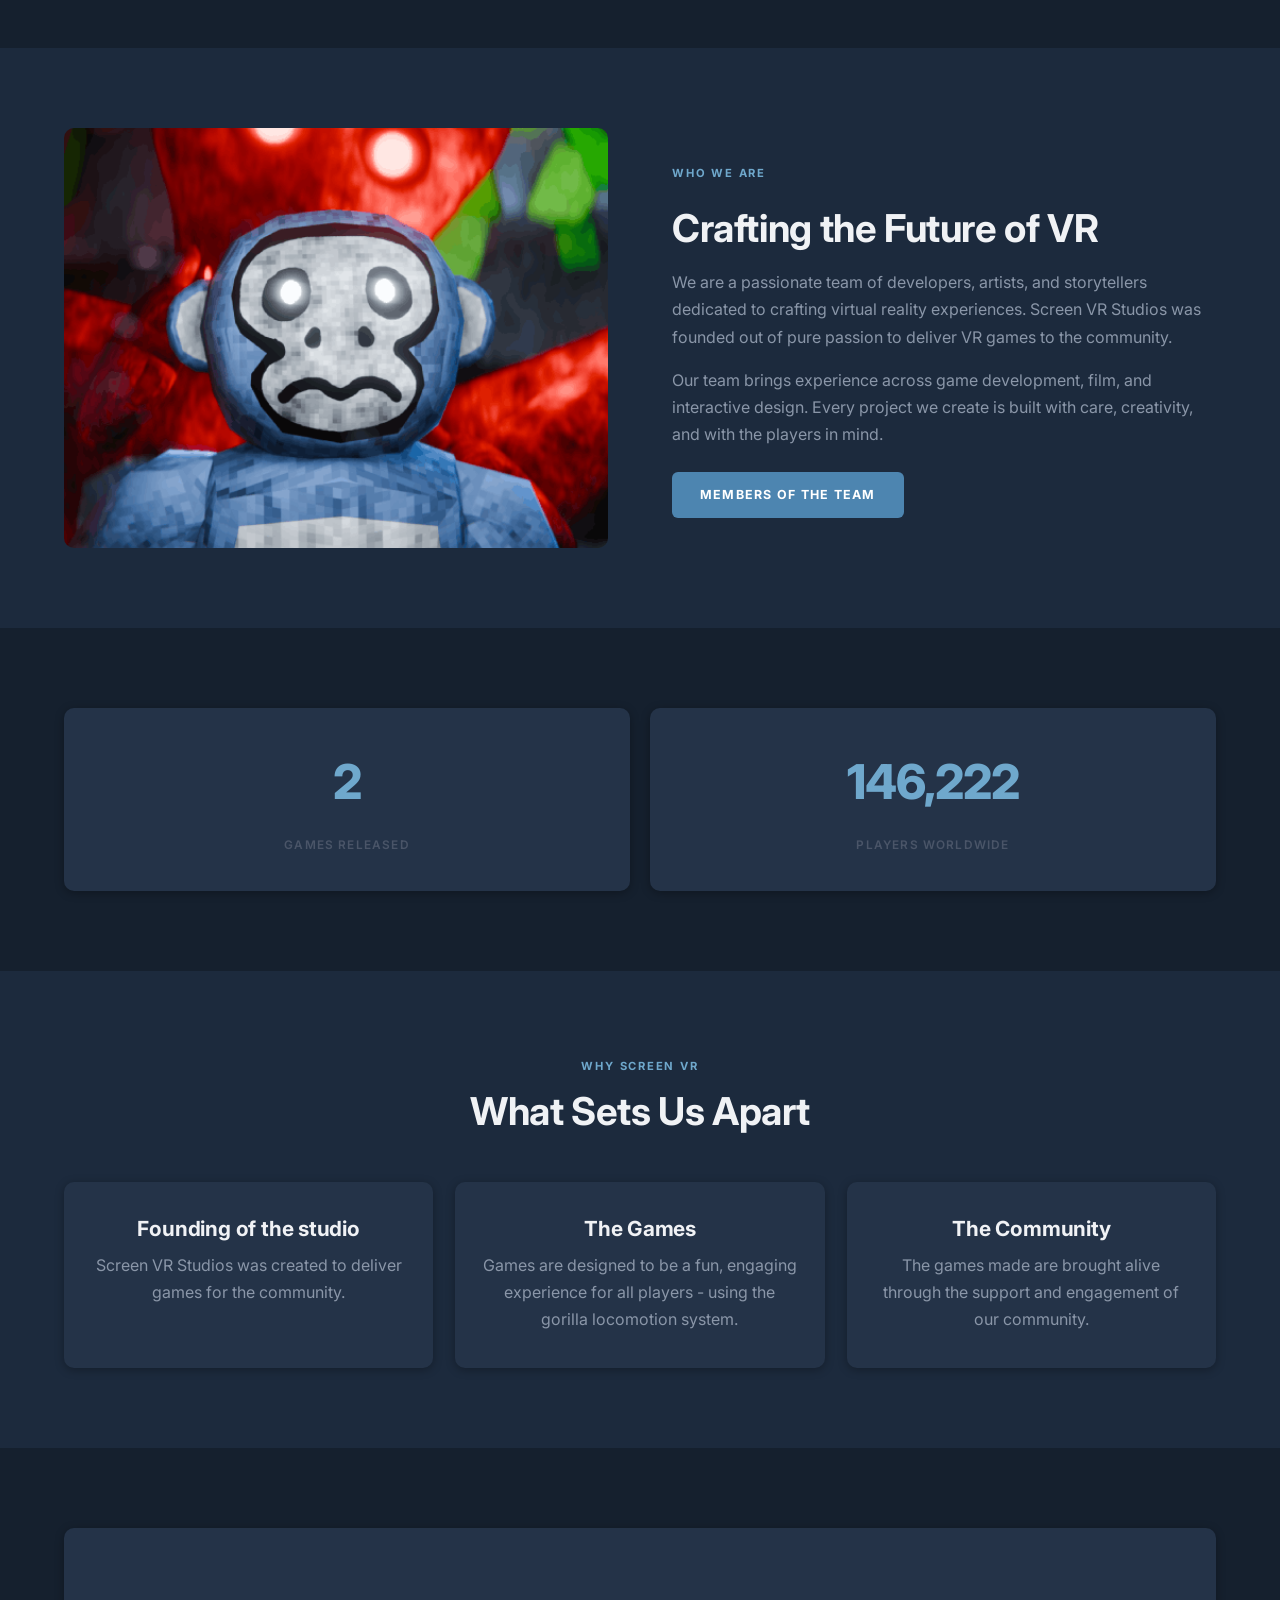
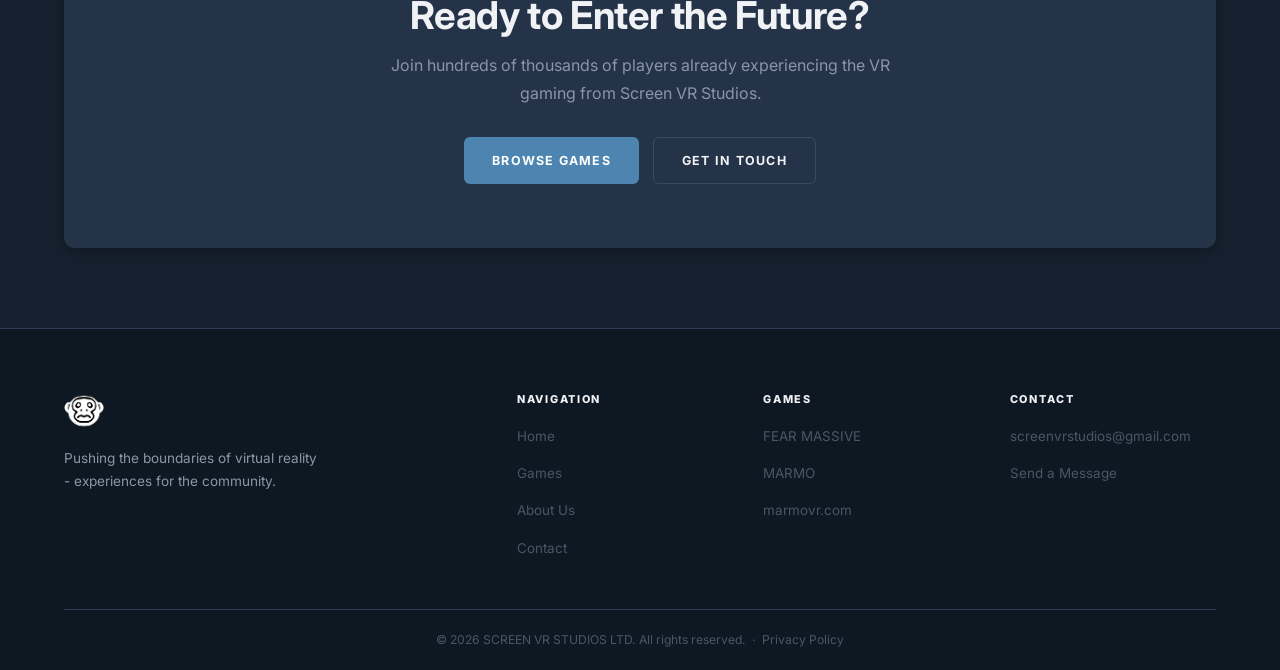
==== commit f1b65047: "colours" ====
--- a/index.html
+++ b/index.html
@@ -9,10 +9,14 @@
     <meta property="og:image" content="https://screenvrstudios.com/logo.png">
     <meta property="og:url" content="https://screenvrstudios.com">
     <meta property="og:type" content="website">
-    <link rel="icon" type="image/png" sizes="any" href="/logo.png">
+    <link rel="icon" type="image/png" sizes="5400x5400" href="/logo.png">
     <link rel="apple-touch-icon" href="/logo.png">
     <link rel="manifest" href="/site.webmanifest">
-    <meta name="theme-color" content="#b91c1c">
+    <meta name="theme-color" content="#4d85b0">
+    <link rel="preconnect" href="https://fonts.googleapis.com">
+    <link rel="preconnect" href="https://fonts.gstatic.com" crossorigin>
+    <link rel="stylesheet" href="https://fonts.googleapis.com/css2?family=Inter:wght@400;500;600;700;800&display=swap">
+    <link rel="preload" as="image" href="images/IntroImage.jpg">
     <link rel="stylesheet" href="styles.css">
 </head>
 <body>
@@ -143,17 +147,14 @@
                 </div>
                 <div class="features-grid">
                     <div class="feature-card reveal">
-                        <div class="feature-icon">🎮</div>
                         <h3>Founding of the studio</h3>
                         <p>Screen VR Studios was created to deliver games for the community.</p>
                     </div>
                     <div class="feature-card reveal">
-                        <div class="feature-icon">⭐</div>
                         <h3>The Games</h3>
                         <p>Games are designed to be a fun, engaging experience for all players - using the gorilla locomotion system.</p>
                     </div>
                     <div class="feature-card reveal">
-                        <div class="feature-icon">🌍</div>
                         <h3>The Community</h3>
                         <p>The games made are brought alive through the support and engagement of our community.</p>
                     </div>
--- a/styles.css
+++ b/styles.css
@@ -1,40 +1,30 @@
 /* =============================================================
    SCREEN VR STUDIOS — Main Stylesheet
-   =============================================================
-
-   COLOUR SCHEME — edit these CSS variables to reskin the whole site:
-   - --accent          : main red accent
-   - --accent-bright   : brighter red for hover / labels
-   - --accent-steel    : neutral steel grey (secondary accent)
-   - --accent-gradient : gradient used on buttons / highlights
-
    ============================================================= */
 
 :root {
-    /* Backgrounds — dark industrial charcoal */
-    --bg-primary:    #0c0c0c;
-    --bg-secondary:  #131313;
-    --bg-card:       #1b1b1b;
-    --bg-header:     rgba(8, 8, 8, 0.97);
-
-    /* Accent colours — EDIT THESE to change the vibe */
-    --accent:          #b91c1c;
-    --accent-bright:   #ef4444;
-    --accent-steel:    #6b7280;
-    --accent-gradient: linear-gradient(135deg, #c41a1a, #7f1d1d);
+    /* Backgrounds — dark blue-grey */
+    --bg-primary:    #15202e;
+    --bg-secondary:  #1c2a3d;
+    --bg-card:       #243348;
+    --bg-header:     rgba(18, 28, 42, 0.97);
+
+    /* Accent — muted steel blue, not too saturated */
+    --accent:          #4d85b0;
+    --accent-bright:   #6fa8cc;
+    --accent-steel:    #6b8096;
 
     /* Text */
-    --text-primary:   #f2f2f2;
-    --text-secondary: #8a8a8a;
-    --text-muted:     #4a4a4a;
-
-    /* Borders — steel grey */
-    --border:       #282828;
-    --border-light: #383838;
+    --text-primary:   #f0f2f5;
+    --text-secondary: #8a96a8;
+    --text-muted:     #4a5568;
+
+    /* Borders */
+    --border:       #2d3d55;
+    --border-light: #374a64;
 
     /* Effects */
-    --card-shadow: 0 4px 30px rgba(0, 0, 0, 0.6);
-    --glow:        0 0 24px rgba(185, 28, 28, 0.28);
+    --card-shadow: 0 4px 24px rgba(0, 0, 0, 0.5);
 
     /* Layout */
     --section-pad:  80px 0;
@@ -42,9 +32,9 @@
     --radius:       10px;
     --radius-sm:    6px;
 
-    /* Fonts — Helvetica Neue */
-    --font-heading: 'Helvetica Neue', Helvetica, Arial, sans-serif;
-    --font-body:    'Helvetica Neue', Helvetica, Arial, sans-serif;
+    /* Fonts */
+    --font-heading: 'Inter', sans-serif;
+    --font-body:    'Inter', sans-serif;
 
     /* Transitions */
     --ease: 0.28s ease;
@@ -141,10 +131,6 @@
     letter-spacing: 0.16em;
     text-transform: uppercase;
     color: var(--accent-bright);
-    background: rgba(185, 28, 28, 0.1);
-    border: 1px solid rgba(185, 28, 28, 0.3);
-    border-radius: 4px;
-    padding: 4px 12px;
     margin-bottom: 12px;
 }
 
@@ -179,21 +165,19 @@
     font-weight: 700;
     letter-spacing: 0.1em;
     text-transform: uppercase;
-    transition: transform var(--ease), box-shadow var(--ease), filter var(--ease), border-color var(--ease), background var(--ease), color var(--ease);
+    transition: transform var(--ease), background var(--ease), border-color var(--ease), color var(--ease);
     white-space: nowrap;
     cursor: pointer;
 }
 
 .btn-primary {
-    background: var(--accent-gradient);
+    background: var(--accent);
     color: #fff;
     border: none;
-    box-shadow: 0 4px 18px rgba(185, 28, 28, 0.35);
 }
 .btn-primary:hover {
     transform: translateY(-2px);
-    box-shadow: 0 8px 28px rgba(185, 28, 28, 0.5);
-    filter: brightness(1.12);
+    background: var(--accent-bright);
 }
 
 .btn-outline {
@@ -204,7 +188,6 @@
 .btn-outline:hover {
     border-color: var(--accent-bright);
     color: var(--accent-bright);
-    background: rgba(185, 28, 28, 0.08);
     transform: translateY(-2px);
 }
 
@@ -235,7 +218,7 @@
 }
 
 .site-header.scrolled {
-    box-shadow: 0 4px 30px rgba(0, 0, 0, 0.65);
+    box-shadow: 0 4px 24px rgba(0, 0, 0, 0.5);
 }
 
 .header-inner {
@@ -247,7 +230,6 @@
     padding-bottom: 14px;
 }
 
-/* Brand */
 .brand {
     display: flex;
     align-items: center;
@@ -270,7 +252,6 @@
     white-space: nowrap;
 }
 
-/* Desktop nav */
 .main-nav ul {
     display: flex;
     align-items: center;
@@ -309,7 +290,6 @@
     border-radius: 2px;
 }
 
-/* Hamburger */
 .hamburger {
     display: none;
     flex-direction: column;
@@ -330,7 +310,6 @@
 .hamburger.open span:nth-child(2) { opacity: 0; transform: scaleX(0); }
 .hamburger.open span:nth-child(3) { transform: translateY(-7px) rotate(-45deg); }
 
-/* Mobile nav */
 .mobile-nav {
     display: none;
     background: var(--bg-header);
@@ -365,43 +344,17 @@
     overflow: hidden;
     background:
         var(--hero-bg, none) center center / cover no-repeat,
-        linear-gradient(160deg, #0c0000 0%, #181010 50%, #0c0c0c 100%);
-}
-
-/* Subtle grid overlay — industrial metal panel look */
-.hero::before {
-    content: '';
-    position: absolute;
-    inset: 0;
-    background-image:
-        linear-gradient(rgba(185, 28, 28, 0.04) 1px, transparent 1px),
-        linear-gradient(90deg, rgba(185, 28, 28, 0.04) 1px, transparent 1px);
-    background-size: 64px 64px;
-    pointer-events: none;
-    z-index: 1;
-}
-
-/* Radial warm glow behind text */
-.hero::after {
-    content: '';
-    position: absolute;
-    top: 40%; left: 50%;
-    transform: translate(-50%, -50%);
-    width: 700px; height: 700px;
-    background: radial-gradient(circle, rgba(185, 28, 28, 0.12) 0%, transparent 70%);
-    pointer-events: none;
-    z-index: 1;
-}
-
-/* Darkening overlay on the image */
+        var(--bg-primary);
+}
+
 .hero-overlay {
     position: absolute;
     inset: 0;
     background: linear-gradient(
         to bottom,
-        rgba(6, 4, 4, 0.55) 0%,
-        rgba(6, 4, 4, 0.65) 50%,
-        rgba(6, 4, 4, 0.9) 100%
+        rgba(10, 14, 20, 0.45) 0%,
+        rgba(10, 14, 20, 0.65) 50%,
+        rgba(10, 14, 20, 0.88) 100%
     );
     z-index: 2;
 }
@@ -430,12 +383,11 @@
     line-height: 1.05;
     letter-spacing: -0.02em;
     margin-bottom: 22px;
-    text-shadow: 0 0 60px rgba(185, 28, 28, 0.4);
 }
 
 .hero-subtitle {
     font-size: clamp(0.95rem, 1.8vw, 1.15rem);
-    color: rgba(255, 255, 255, 0.68);
+    color: rgba(255, 255, 255, 0.65);
     max-width: 560px;
     margin: 0 auto 38px;
     font-weight: 400;
@@ -448,7 +400,6 @@
     flex-wrap: wrap;
 }
 
-/* Animated scroll hint */
 .hero-scroll-hint {
     position: absolute;
     bottom: 30px; left: 50%;
@@ -457,7 +408,7 @@
     flex-direction: column;
     align-items: center;
     gap: 8px;
-    color: rgba(255, 255, 255, 0.32);
+    color: rgba(255, 255, 255, 0.28);
     font-size: 0.62rem;
     letter-spacing: 0.2em;
     text-transform: uppercase;
@@ -468,7 +419,7 @@
 .scroll-line {
     width: 1px;
     height: 32px;
-    background: linear-gradient(to bottom, rgba(255, 255, 255, 0.32), transparent);
+    background: linear-gradient(to bottom, rgba(255, 255, 255, 0.28), transparent);
 }
 
 @keyframes floatY {
@@ -490,14 +441,14 @@
     margin-top: 71px;
     background:
         var(--hero-bg, none) center center / cover no-repeat,
-        linear-gradient(160deg, #0c0000, #181010);
+        var(--bg-secondary);
 }
 
 .page-hero .hero-overlay {
     background: linear-gradient(
         to bottom,
-        rgba(6, 4, 4, 0.35) 0%,
-        rgba(6, 4, 4, 0.85) 100%
+        rgba(10, 14, 20, 0.3) 0%,
+        rgba(10, 14, 20, 0.85) 100%
     );
 }
 
@@ -513,7 +464,7 @@
 
 
 /* =============================================================
-   TWO-COLUMN GRID (About teaser, Story, etc.)
+   TWO-COLUMN GRID
    ============================================================= */
 
 .two-col-grid {
@@ -528,8 +479,7 @@
     width: 100%;
     height: 420px;
     object-fit: cover;
-    border: 1px solid var(--border);
-    background: linear-gradient(135deg, #1a0808, #141414);
+    background: var(--bg-card);
 }
 
 .two-col-text h2  { margin: 10px 0 18px; }
@@ -549,16 +499,17 @@
 
 .game-card {
     background: var(--bg-card);
-    border: 1px solid var(--border);
+    border: 1px solid transparent;
     border-radius: var(--radius);
     overflow: hidden;
+    box-shadow: 0 2px 10px rgba(0, 0, 0, 0.3);
     transition: transform var(--ease), border-color var(--ease), box-shadow var(--ease);
 }
 
 .game-card:hover {
-    transform: translateY(-7px);
+    transform: translateY(-5px);
     border-color: var(--accent);
-    box-shadow: var(--card-shadow), var(--glow);
+    box-shadow: 0 6px 20px rgba(0, 0, 0, 0.4);
 }
 
 .game-card-img {
@@ -566,13 +517,13 @@
     position: relative;
     background:
         var(--card-img, none) center / cover no-repeat,
-        linear-gradient(135deg, #1a0808, #141414);
+        var(--bg-card);
 }
 
 .game-tag {
     position: absolute;
     top: 12px; left: 12px;
-    background: var(--accent-gradient);
+    background: var(--accent);
     color: #fff;
     font-size: 0.65rem;
     font-weight: 700;
@@ -633,14 +584,14 @@
 .stat-item {
     padding: 32px 20px;
     background: var(--bg-card);
-    border: 1px solid var(--border);
+    border: 1px solid transparent;
     border-radius: var(--radius);
-    transition: border-color var(--ease), box-shadow var(--ease);
+    box-shadow: 0 2px 10px rgba(0, 0, 0, 0.3);
+    transition: border-color var(--ease);
 }
 
 .stat-item:hover {
     border-color: var(--accent);
-    box-shadow: var(--glow);
 }
 
 .stat-number {
@@ -648,10 +599,7 @@
     font-family: var(--font-heading);
     font-size: clamp(2rem, 4vw, 3rem);
     font-weight: 800;
-    background: var(--accent-gradient);
-    -webkit-background-clip: text;
-    -webkit-text-fill-color: transparent;
-    background-clip: text;
+    color: var(--accent-bright);
     margin-bottom: 8px;
     letter-spacing: -0.02em;
 }
@@ -677,17 +625,17 @@
 
 .feature-card {
     background: var(--bg-card);
-    border: 1px solid var(--border);
+    border: 1px solid transparent;
     border-radius: var(--radius);
     padding: 34px 26px;
     text-align: center;
-    transition: transform var(--ease), border-color var(--ease), box-shadow var(--ease);
+    box-shadow: 0 2px 10px rgba(0, 0, 0, 0.3);
+    transition: transform var(--ease), border-color var(--ease);
 }
 
 .feature-card:hover {
     border-color: var(--accent);
-    transform: translateY(-5px);
-    box-shadow: var(--glow);
+    transform: translateY(-4px);
 }
 
 .feature-icon {
@@ -707,21 +655,10 @@
 
 .cta-box {
     background: var(--bg-card);
-    border: 1px solid var(--border);
     border-radius: var(--radius);
     padding: 64px 40px;
     text-align: center;
-    position: relative;
-    overflow: hidden;
-}
-
-.cta-box::before {
-    content: '';
-    position: absolute;
-    top: -50%; left: -10%;
-    width: 60%; height: 200%;
-    background: radial-gradient(ellipse, rgba(185, 28, 28, 0.09) 0%, transparent 70%);
-    pointer-events: none;
+    box-shadow: 0 2px 10px rgba(0, 0, 0, 0.3);
 }
 
 .cta-box h2 { margin-bottom: 14px; }
@@ -747,17 +684,17 @@
 
 .value-card {
     background: var(--bg-card);
-    border: 1px solid var(--border);
+    border: 1px solid transparent;
     border-radius: var(--radius);
     padding: 28px 20px;
     text-align: center;
-    transition: transform var(--ease), border-color var(--ease), box-shadow var(--ease);
+    box-shadow: 0 2px 10px rgba(0, 0, 0, 0.3);
+    transition: transform var(--ease), border-color var(--ease);
 }
 
 .value-card:hover {
     border-color: var(--accent);
-    transform: translateY(-5px);
-    box-shadow: var(--glow);
+    transform: translateY(-4px);
 }
 
 .value-icon {
@@ -782,23 +719,24 @@
 
 .team-card {
     background: var(--bg-card);
-    border: 1px solid var(--border);
+    border: 1px solid transparent;
     border-radius: var(--radius);
     overflow: hidden;
+    box-shadow: 0 2px 10px rgba(0, 0, 0, 0.3);
     transition: transform var(--ease), border-color var(--ease), box-shadow var(--ease);
 }
 
 .team-card:hover {
-    transform: translateY(-7px);
+    transform: translateY(-5px);
     border-color: var(--accent);
-    box-shadow: var(--card-shadow), var(--glow);
+    box-shadow: 0 6px 20px rgba(0, 0, 0, 0.4);
 }
 
 .team-card-img {
     height: 250px;
     background:
-        var(--member-img, none) center top / cover no-repeat,
-        linear-gradient(160deg, #1a0808, #141414);
+        var(--member-img, none) center center / cover no-repeat,
+        var(--bg-card);
 }
 
 .team-card-body { padding: 20px; }
@@ -834,7 +772,7 @@
     justify-content: center;
     width: 30px; height: 30px;
     background: var(--bg-secondary);
-    border: 1px solid var(--border);
+    border: 1px solid transparent;
     border-radius: var(--radius-sm);
     font-size: 0.76rem;
     font-weight: 700;
@@ -909,7 +847,7 @@
 .form-group textarea:focus,
 .form-group select:focus {
     border-color: var(--accent-bright);
-    box-shadow: 0 0 0 3px rgba(239, 68, 68, 0.1);
+    box-shadow: 0 0 0 3px rgba(111, 168, 204, 0.12);
 }
 
 .form-group input::placeholder,
@@ -953,7 +891,6 @@
 
 .form-success.visible { display: block; }
 
-/* Contact info sidebar */
 .contact-info h2 { margin-bottom: 22px; }
 
 .contact-info-item {
@@ -962,9 +899,10 @@
     gap: 16px;
     padding: 18px;
     background: var(--bg-card);
-    border: 1px solid var(--border);
+    border: 1px solid transparent;
     border-radius: var(--radius);
     margin-bottom: 14px;
+    box-shadow: 0 2px 10px rgba(0, 0, 0, 0.3);
     transition: border-color var(--ease);
 }
 
@@ -1007,7 +945,6 @@
     margin-bottom: 12px;
 }
 
-/* Social links (icon-only, square) */
 .social-links {
     display: flex;
     flex-wrap: wrap;
@@ -1020,10 +957,11 @@
     justify-content: center;
     width: 38px; height: 38px;
     background: var(--bg-card);
-    border: 1px solid var(--border);
+    border: 1px solid transparent;
     border-radius: var(--radius-sm);
     font-size: 0.88rem;
     color: var(--text-secondary);
+    box-shadow: 0 1px 6px rgba(0, 0, 0, 0.3);
     transition: border-color var(--ease), color var(--ease), transform var(--ease);
 }
 
@@ -1033,7 +971,6 @@
     transform: translateY(-2px);
 }
 
-/* Social links with text (contact page sidebar) */
 .social-links-lg {
     display: flex;
     flex-direction: column;
@@ -1046,11 +983,12 @@
     gap: 8px;
     padding: 9px 16px;
     background: var(--bg-card);
-    border: 1px solid var(--border);
+    border: 1px solid transparent;
     border-radius: var(--radius-sm);
     font-size: 0.82rem;
     font-weight: 500;
     color: var(--text-secondary);
+    box-shadow: 0 1px 6px rgba(0, 0, 0, 0.3);
     transition: border-color var(--ease), color var(--ease), transform var(--ease);
 }
 
@@ -1075,7 +1013,7 @@
     position: relative;
     background:
         var(--featured-img, none) center / cover no-repeat,
-        linear-gradient(135deg, #1a0808, #141414);
+        var(--bg-card);
 }
 
 .featured-game-overlay {
@@ -1083,9 +1021,9 @@
     inset: 0;
     background: linear-gradient(
         to right,
-        rgba(6, 4, 4, 0.92) 0%,
-        rgba(6, 4, 4, 0.60) 50%,
-        rgba(6, 4, 4, 0.15) 100%
+        rgba(10, 14, 20, 0.92) 0%,
+        rgba(10, 14, 20, 0.60) 50%,
+        rgba(10, 14, 20, 0.15) 100%
     );
 }
 
@@ -1167,7 +1105,7 @@
 
 .filter-btn:hover,
 .filter-btn.active {
-    background: var(--accent-gradient);
+    background: var(--accent);
     border-color: transparent;
     color: #fff;
 }
@@ -1185,16 +1123,16 @@
     flex: 1 1 380px;
     max-width: 560px;
     background: var(--bg-card);
-    border: 1px solid var(--border);
+    border: 1px solid transparent;
     border-radius: var(--radius);
     overflow: hidden;
-    transition: transform var(--ease), border-color var(--ease), box-shadow var(--ease);
+    box-shadow: 0 2px 10px rgba(0, 0, 0, 0.3);
+    transition: transform var(--ease), border-color var(--ease);
 }
 
 .coming-soon-card:hover {
-    transform: translateY(-5px);
+    transform: translateY(-4px);
     border-color: var(--accent);
-    box-shadow: var(--card-shadow), var(--glow);
 }
 
 .coming-soon-img {
@@ -1202,14 +1140,14 @@
     position: relative;
     background:
         var(--cs-img, none) center / cover no-repeat,
-        linear-gradient(135deg, #1a0808, #141414);
+        var(--bg-card);
     filter: brightness(0.65);
 }
 
 .coming-soon-badge {
     position: absolute;
     top: 12px; right: 12px;
-    background: rgba(6, 4, 4, 0.88);
+    background: rgba(10, 14, 20, 0.88);
     border: 1px solid var(--accent-bright);
     color: var(--accent-bright);
     font-size: 0.62rem;
@@ -1218,7 +1156,7 @@
     text-transform: uppercase;
     padding: 5px 10px;
     border-radius: 3px;
-    filter: brightness(1.5);
+    filter: brightness(1.2);
 }
 
 .coming-soon-body { padding: 20px; }
@@ -1240,7 +1178,7 @@
    ============================================================= */
 
 .site-footer {
-    background: #080808;
+    background: #0e1822;
     border-top: 1px solid var(--border);
     padding: 64px 0 0;
 }
@@ -1304,6 +1242,7 @@
 }
 
 .footer-bottom a:hover { color: var(--accent-bright); }
+
 
 /* =============================================================
    PRIVACY POLICY PAGE
@@ -1382,8 +1321,8 @@
 
 .reveal {
     opacity: 0;
-    transform: translateY(28px);
-    transition: opacity 0.6s ease, transform 0.6s ease;
+    transform: translateY(20px);
+    transition: opacity 0.5s ease, transform 0.5s ease;
 }
 
 .reveal.visible {
@@ -1447,16 +1386,15 @@
 
     .cta-box       { padding: 42px 22px; }
 
-    /* Stacked layout: image on top, info below */
     .featured-game          { overflow: visible; }
     .featured-game-img      { height: 220px; overflow: hidden; border-radius: var(--radius) var(--radius) 0 0; }
-    .featured-game-overlay  { background: linear-gradient(to bottom, rgba(6,4,4,0.1) 0%, rgba(6,4,4,0.55) 100%); }
+    .featured-game-overlay  { background: linear-gradient(to bottom, rgba(10,14,20,0.1) 0%, rgba(10,14,20,0.55) 100%); }
     .featured-game-info     {
         position: relative;
         top: auto; right: auto; bottom: auto; left: auto;
         padding: 22px 22px 28px;
         max-width: 100%;
-        background: #161616;
+        background: var(--bg-card);
         border-radius: 0 0 var(--radius) var(--radius);
         justify-content: flex-start;
     }
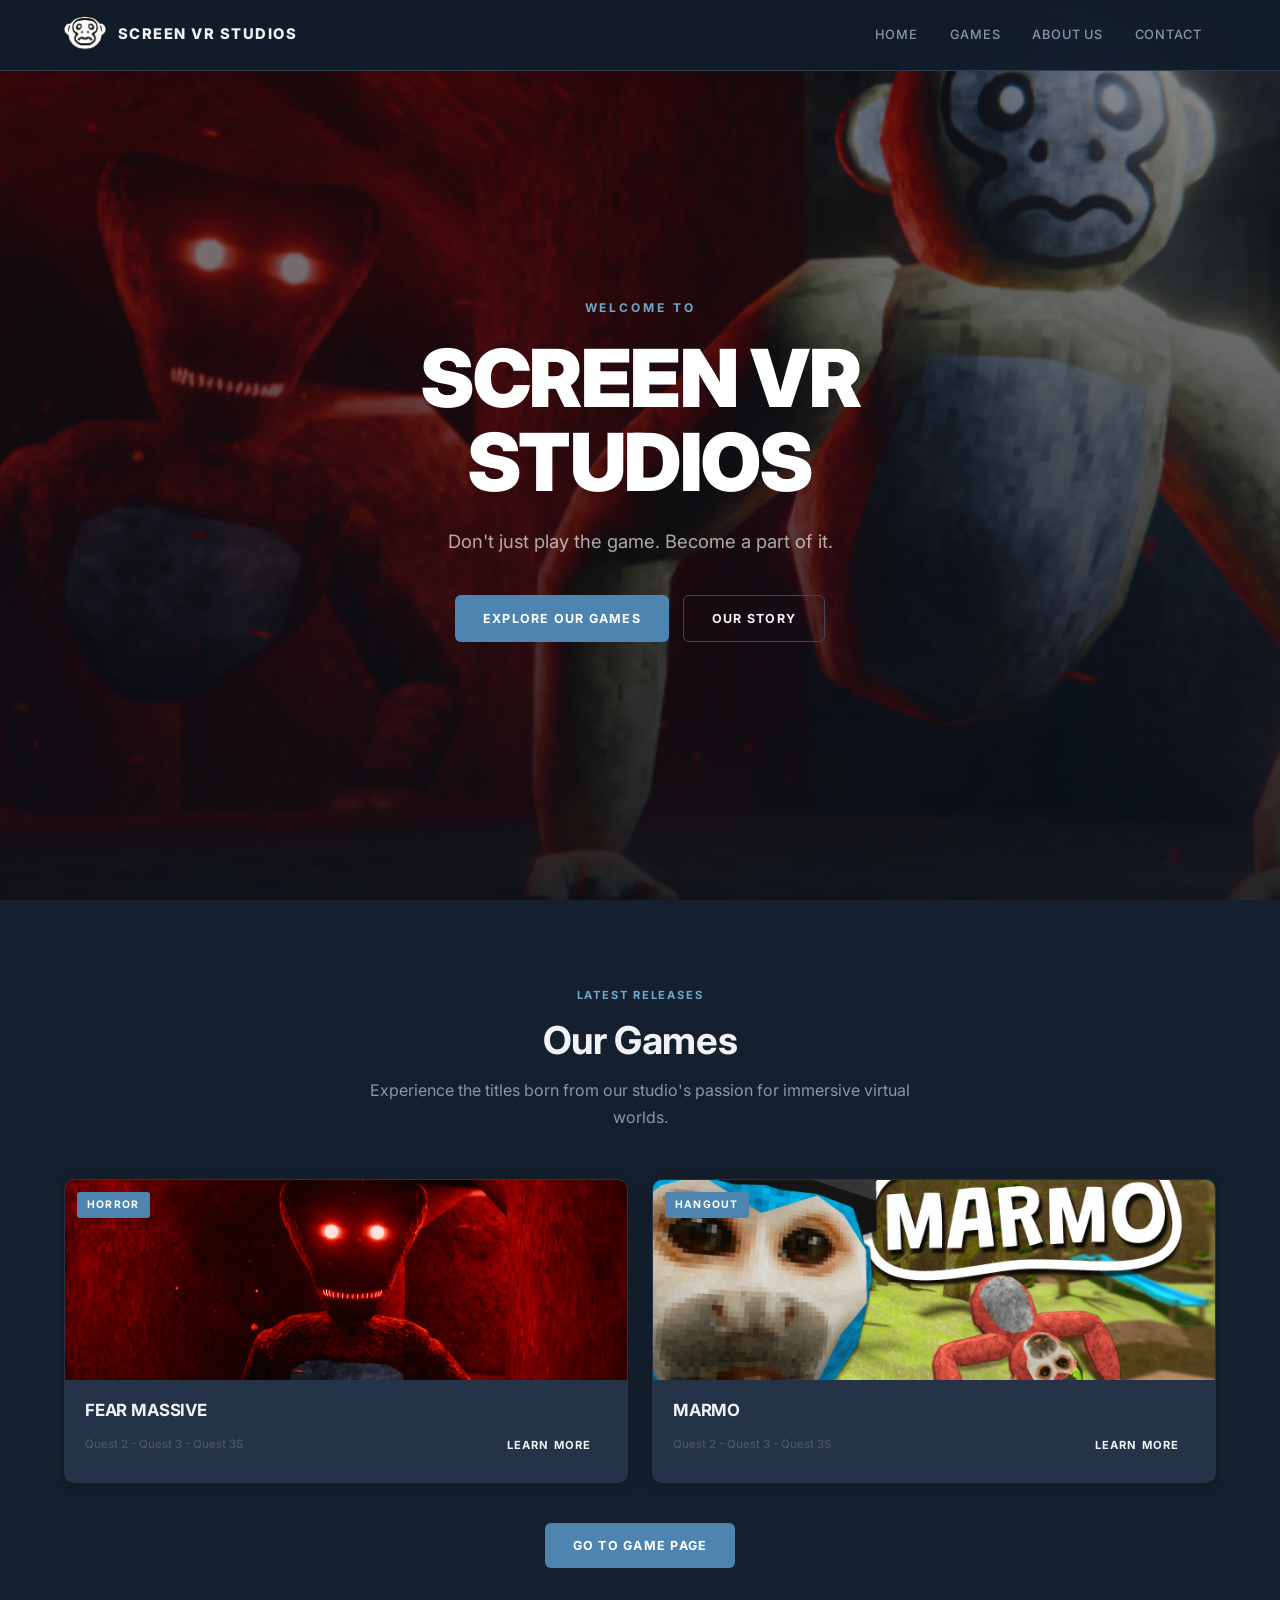
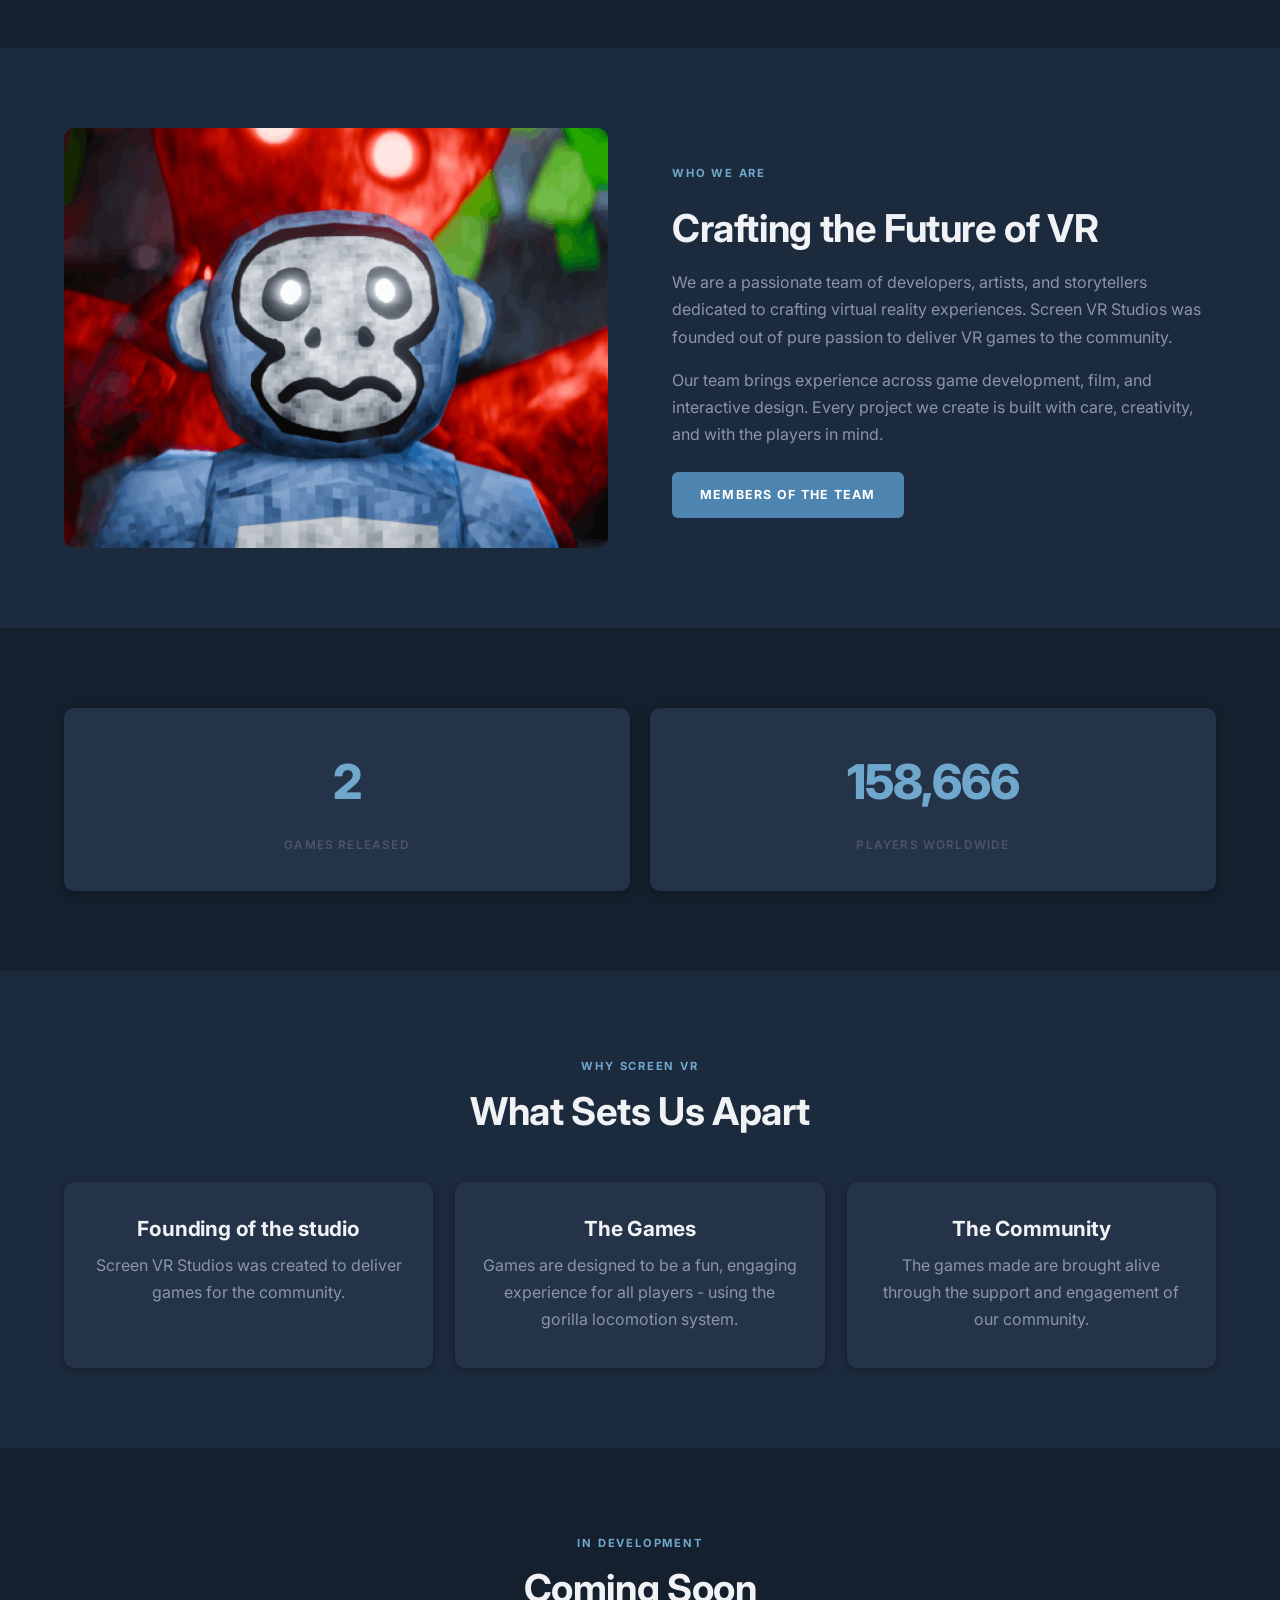
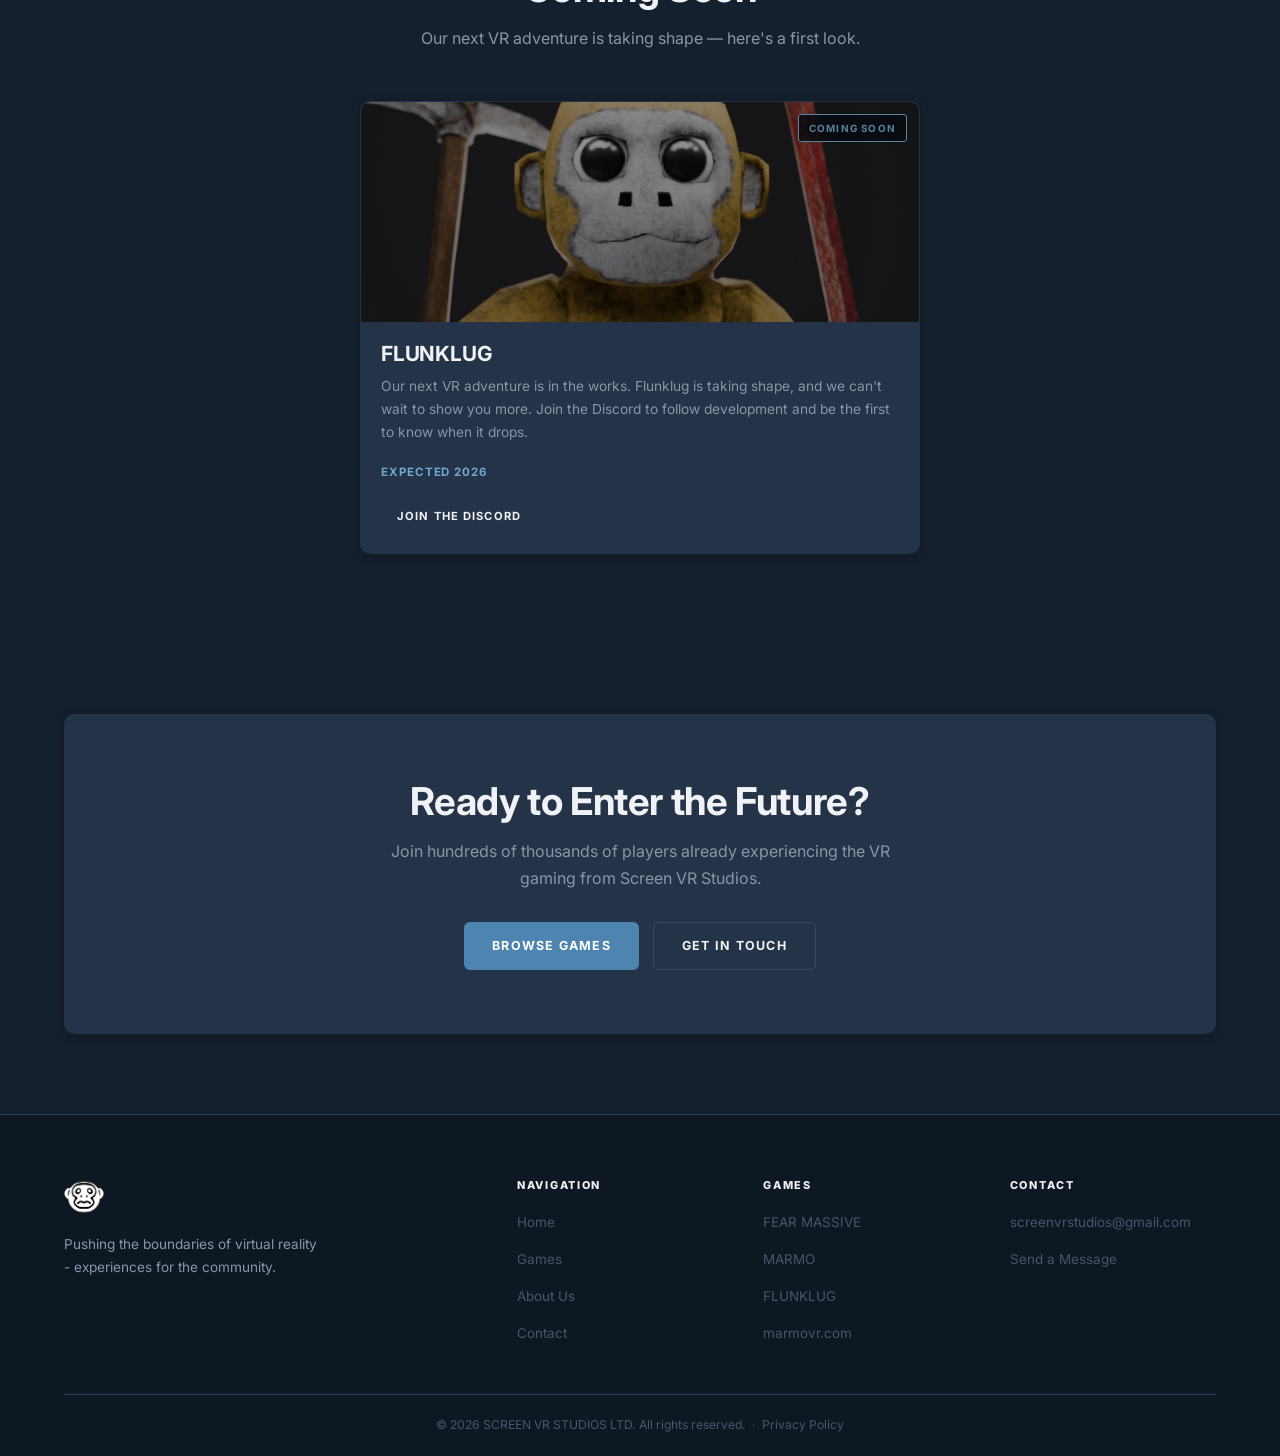
==== commit 6b4c789d: "flunkilyug" ====
--- a/index.html
+++ b/index.html
@@ -9,7 +9,7 @@
     <meta property="og:image" content="https://screenvrstudios.com/logo.png">
     <meta property="og:url" content="https://screenvrstudios.com">
     <meta property="og:type" content="website">
-    <link rel="icon" type="image/png" sizes="5400x5400" href="/logo.png">
+    <link rel="icon" type="image/x-icon" href="/images/SVS.ico">
     <link rel="apple-touch-icon" href="/logo.png">
     <link rel="manifest" href="/site.webmanifest">
     <meta name="theme-color" content="#4d85b0">
@@ -19,7 +19,12 @@
     <link rel="preload" as="image" href="images/IntroImage.jpg">
     <link rel="stylesheet" href="styles.css">
 </head>
-<body>
+<body class="preloading">
+
+    <div id="preloader">
+        <img src="logo.png" alt="Screen VR Studios" class="preloader-logo">
+        <div class="preloader-spinner"></div>
+    </div>
 
     <header class="site-header" id="site-header">
         <div class="header-inner container">
@@ -162,6 +167,31 @@
             </div>
         </section>
 
+        <section class="section coming-soon-section">
+            <div class="container">
+                <div class="section-header">
+                    <span class="section-label">In Development</span>
+                    <h2 class="section-title">Coming Soon</h2>
+                    <p class="section-desc">Our next VR adventure is taking shape — here's a first look.</p>
+                </div>
+                <div class="coming-soon-grid">
+                    <div class="coming-soon-card reveal">
+                        <div class="coming-soon-img" style="--cs-img: url('images/Flunklug.jpg')">
+                            <div class="coming-soon-badge">Coming Soon</div>
+                        </div>
+                        <div class="coming-soon-body">
+                            <h3>FLUNKLUG</h3>
+                            <p>Our next VR adventure is in the works. Flunklug is taking shape, and we can't wait to show you more. Join the Discord to follow development and be the first to know when it drops.</p>
+                            <span class="release-eta">Expected 2026</span>
+                            <div style="margin-top:16px;">
+                                <a href="https://discord.gg/YQxSgAFdZA" class="btn btn-sm">Join the Discord</a>
+                            </div>
+                        </div>
+                    </div>
+                </div>
+            </div>
+        </section>
+
         <section class="section cta-section">
             <div class="container">
                 <div class="cta-box reveal">
@@ -199,6 +229,7 @@
                     <ul>
                         <li><a href="https://www.meta.com/en-gb/experiences/fear-massive/7140885302658491/">FEAR MASSIVE</a></li>
                         <li><a href="https://www.meta.com/en-gb/experiences/marmo/24881288181514277/">MARMO</a></li>
+                        <li><a href="/flunklug">FLUNKLUG</a></li>
                         <li><a href="https://marmovr.com">marmovr.com</a></li>
                     </ul>
                 </div>
--- a/styles.css
+++ b/styles.css
@@ -1,49 +1,80 @@
-/* =============================================================
-   SCREEN VR STUDIOS — Main Stylesheet
-   ============================================================= */
 
 :root {
-    /* Backgrounds — dark blue-grey */
     --bg-primary:    #15202e;
     --bg-secondary:  #1c2a3d;
     --bg-card:       #243348;
     --bg-header:     rgba(18, 28, 42, 0.97);
 
-    /* Accent — muted steel blue, not too saturated */
     --accent:          #4d85b0;
     --accent-bright:   #6fa8cc;
     --accent-steel:    #6b8096;
 
-    /* Text */
     --text-primary:   #f0f2f5;
     --text-secondary: #8a96a8;
     --text-muted:     #4a5568;
 
-    /* Borders */
     --border:       #2d3d55;
     --border-light: #374a64;
 
-    /* Effects */
     --card-shadow: 0 4px 24px rgba(0, 0, 0, 0.5);
 
-    /* Layout */
     --section-pad:  80px 0;
     --container:    1200px;
     --radius:       10px;
     --radius-sm:    6px;
 
-    /* Fonts */
     --font-heading: 'Inter', sans-serif;
     --font-body:    'Inter', sans-serif;
 
-    /* Transitions */
     --ease: 0.28s ease;
 }
 
-
-/* =============================================================
-   RESET & BASE
-   ============================================================= */
+#preloader {
+    position: fixed;
+    inset: 0;
+    z-index: 9999;
+    display: flex;
+    flex-direction: column;
+    align-items: center;
+    justify-content: center;
+    gap: 28px;
+    background: var(--bg-primary);
+    transition: opacity 0.55s ease, visibility 0.55s ease;
+}
+
+#preloader.loaded {
+    opacity: 0;
+    visibility: hidden;
+    pointer-events: none;
+}
+
+.preloader-logo {
+    width: 90px;
+    height: auto;
+    animation: preloaderPulse 1.6s ease-in-out infinite;
+}
+
+.preloader-spinner {
+    width: 38px;
+    height: 38px;
+    border: 3px solid var(--border);
+    border-top-color: var(--accent-bright);
+    border-radius: 50%;
+    animation: preloaderSpin 0.8s linear infinite;
+}
+
+@keyframes preloaderSpin {
+    to { transform: rotate(360deg); }
+}
+
+@keyframes preloaderPulse {
+    0%, 100% { opacity: 0.6; transform: scale(0.95); }
+    50%      { opacity: 1;   transform: scale(1); }
+}
+
+body.preloading {
+    overflow: hidden;
+}
 
 *, *::before, *::after {
     box-sizing: border-box;
@@ -85,11 +116,6 @@
     font-family: inherit;
 }
 
-
-/* =============================================================
-   TYPOGRAPHY
-   ============================================================= */
-
 h1, h2, h3, h4 {
     font-family: var(--font-heading);
     font-weight: 700;
@@ -105,11 +131,6 @@
 p  { color: var(--text-secondary); font-size: 1rem; }
 p:empty { display: none; }
 
-
-/* =============================================================
-   LAYOUT UTILITIES
-   ============================================================= */
-
 .container {
     max-width: var(--container);
     margin: 0 auto;
@@ -148,11 +169,6 @@
     text-align: center;
     margin-top: 40px;
 }
-
-
-/* =============================================================
-   BUTTONS
-   ============================================================= */
 
 .btn {
     display: inline-flex;
@@ -201,11 +217,6 @@
     justify-content: center;
 }
 
-
-/* =============================================================
-   HEADER / NAVIGATION
-   ============================================================= */
-
 .site-header {
     position: fixed;
     top: 0; left: 0; right: 0;
@@ -329,11 +340,6 @@
     font-size: 0.9rem;
     padding: 10px 14px;
 }
-
-
-/* =============================================================
-   HERO BANNER (Homepage)
-   ============================================================= */
 
 .hero {
     position: relative;
@@ -427,11 +433,6 @@
     50%       { transform: translateX(-50%) translateY(7px); }
 }
 
-
-/* =============================================================
-   PAGE HERO (inner pages)
-   ============================================================= */
-
 .page-hero {
     position: relative;
     height: 340px;
@@ -462,11 +463,6 @@
 .page-hero-content h1 { color: #fff; margin-bottom: 8px; }
 .page-hero-content p  { color: rgba(255,255,255,0.6); font-size: 1.1rem; }
 
-
-/* =============================================================
-   TWO-COLUMN GRID
-   ============================================================= */
-
 .two-col-grid {
     display: grid;
     grid-template-columns: 1fr 1fr;
@@ -485,11 +481,6 @@
 .two-col-text h2  { margin: 10px 0 18px; }
 .two-col-text p   { margin-bottom: 16px; }
 .two-col-text .btn { margin-top: 8px; }
-
-
-/* =============================================================
-   GAME CARDS
-   ============================================================= */
 
 .games-grid {
     display: grid;
@@ -569,11 +560,6 @@
     font-weight: 500;
 }
 
-
-/* =============================================================
-   STATS
-   ============================================================= */
-
 .stats-grid {
     display: grid;
     grid-template-columns: repeat(auto-fit, minmax(200px, 1fr));
@@ -611,11 +597,6 @@
     letter-spacing: 0.1em;
     text-transform: uppercase;
 }
-
-
-/* =============================================================
-   FEATURE CARDS
-   ============================================================= */
 
 .features-grid {
     display: grid;
@@ -648,11 +629,6 @@
     margin-bottom: 10px;
 }
 
-
-/* =============================================================
-   CTA BOX
-   ============================================================= */
-
 .cta-box {
     background: var(--bg-card);
     border-radius: var(--radius);
@@ -670,11 +646,6 @@
     justify-content: center;
     flex-wrap: wrap;
 }
-
-
-/* =============================================================
-   ABOUT PAGE — VALUES
-   ============================================================= */
 
 .values-grid {
     display: grid;
@@ -705,11 +676,6 @@
 
 .value-card h3 { font-size: 1rem; margin-bottom: 10px; }
 .value-card p  { font-size: 0.84rem; }
-
-
-/* =============================================================
-   TEAM CARDS
-   ============================================================= */
 
 .team-grid {
     display: grid;
@@ -784,11 +750,6 @@
     border-color: var(--accent-bright);
     color: var(--accent-bright);
 }
-
-
-/* =============================================================
-   CONTACT PAGE
-   ============================================================= */
 
 .contact-grid {
     display: grid;
@@ -998,11 +959,6 @@
     transform: translateX(4px);
 }
 
-
-/* =============================================================
-   GAMES PAGE — FEATURED GAME
-   ============================================================= */
-
 .featured-game {
     border-radius: var(--radius);
     overflow: hidden;
@@ -1080,8 +1036,6 @@
     flex-wrap: wrap;
 }
 
-
-/* FILTER TABS */
 .filter-tabs {
     display: flex;
     gap: 8px;
@@ -1110,8 +1064,6 @@
     color: #fff;
 }
 
-
-/* COMING SOON CARDS */
 .coming-soon-grid {
     display: flex;
     flex-wrap: wrap;
@@ -1172,11 +1124,6 @@
     color: var(--accent-bright);
 }
 
-
-/* =============================================================
-   FOOTER
-   ============================================================= */
-
 .site-footer {
     background: #0e1822;
     border-top: 1px solid var(--border);
@@ -1242,11 +1189,6 @@
 }
 
 .footer-bottom a:hover { color: var(--accent-bright); }
-
-
-/* =============================================================
-   PRIVACY POLICY PAGE
-   ============================================================= */
 
 .policy-intro {
     font-size: 1rem;
@@ -1314,11 +1256,6 @@
 
 .policy-block strong { color: var(--text-primary); }
 
-
-/* =============================================================
-   SCROLL REVEAL ANIMATIONS
-   ============================================================= */
-
 .reveal {
     opacity: 0;
     transform: translateY(20px);
@@ -1336,11 +1273,6 @@
 .reveal:nth-child(5) { transition-delay: 0.32s; }
 .reveal:nth-child(6) { transition-delay: 0.40s; }
 
-
-/* =============================================================
-   RESPONSIVE — TABLET  (≤ 920px)
-   ============================================================= */
-
 @media (max-width: 920px) {
     .main-nav { display: none; }
     .hamburger { display: flex; }
@@ -1362,11 +1294,6 @@
     .featured-game-info  { padding: 36px; }
     .coming-soon-card    { max-width: 100%; }
 }
-
-
-/* =============================================================
-   RESPONSIVE — MOBILE  (≤ 600px)
-   ============================================================= */
 
 @media (max-width: 600px) {
     :root { --section-pad: 56px 0; }
